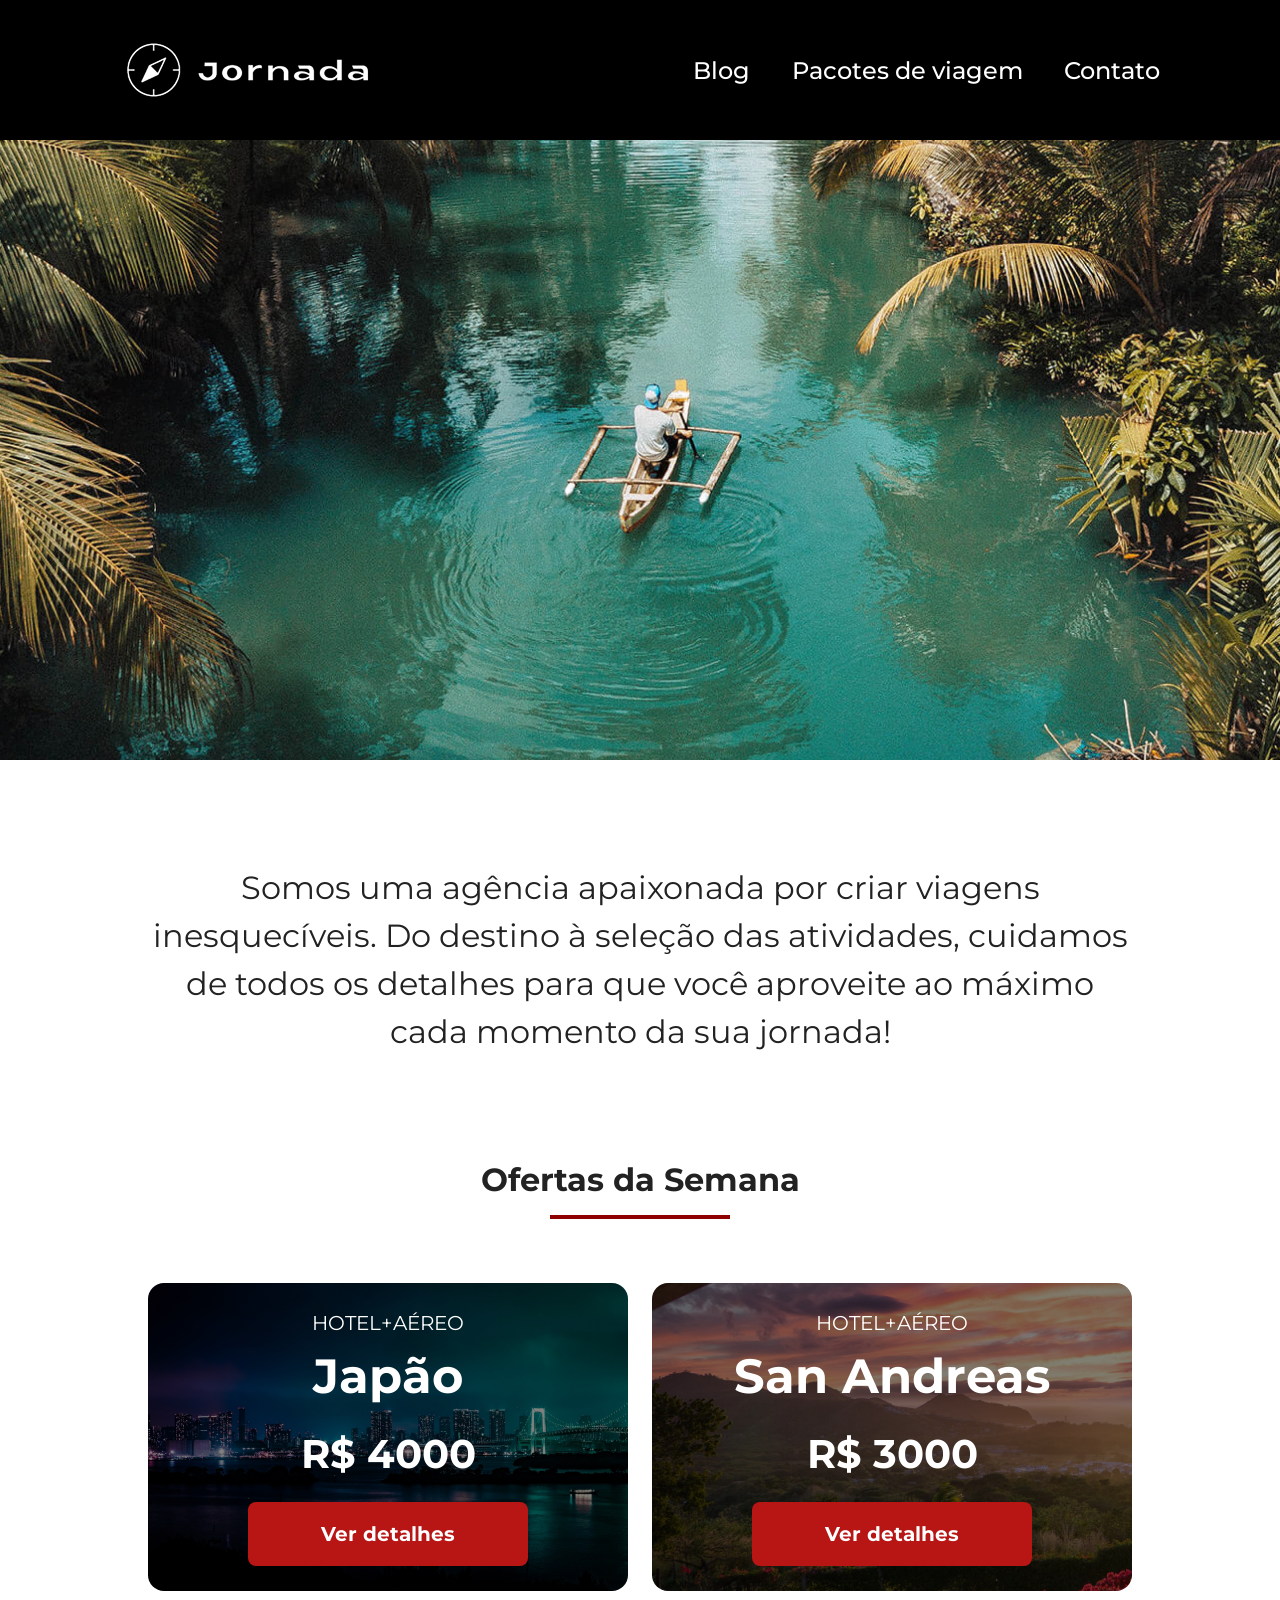
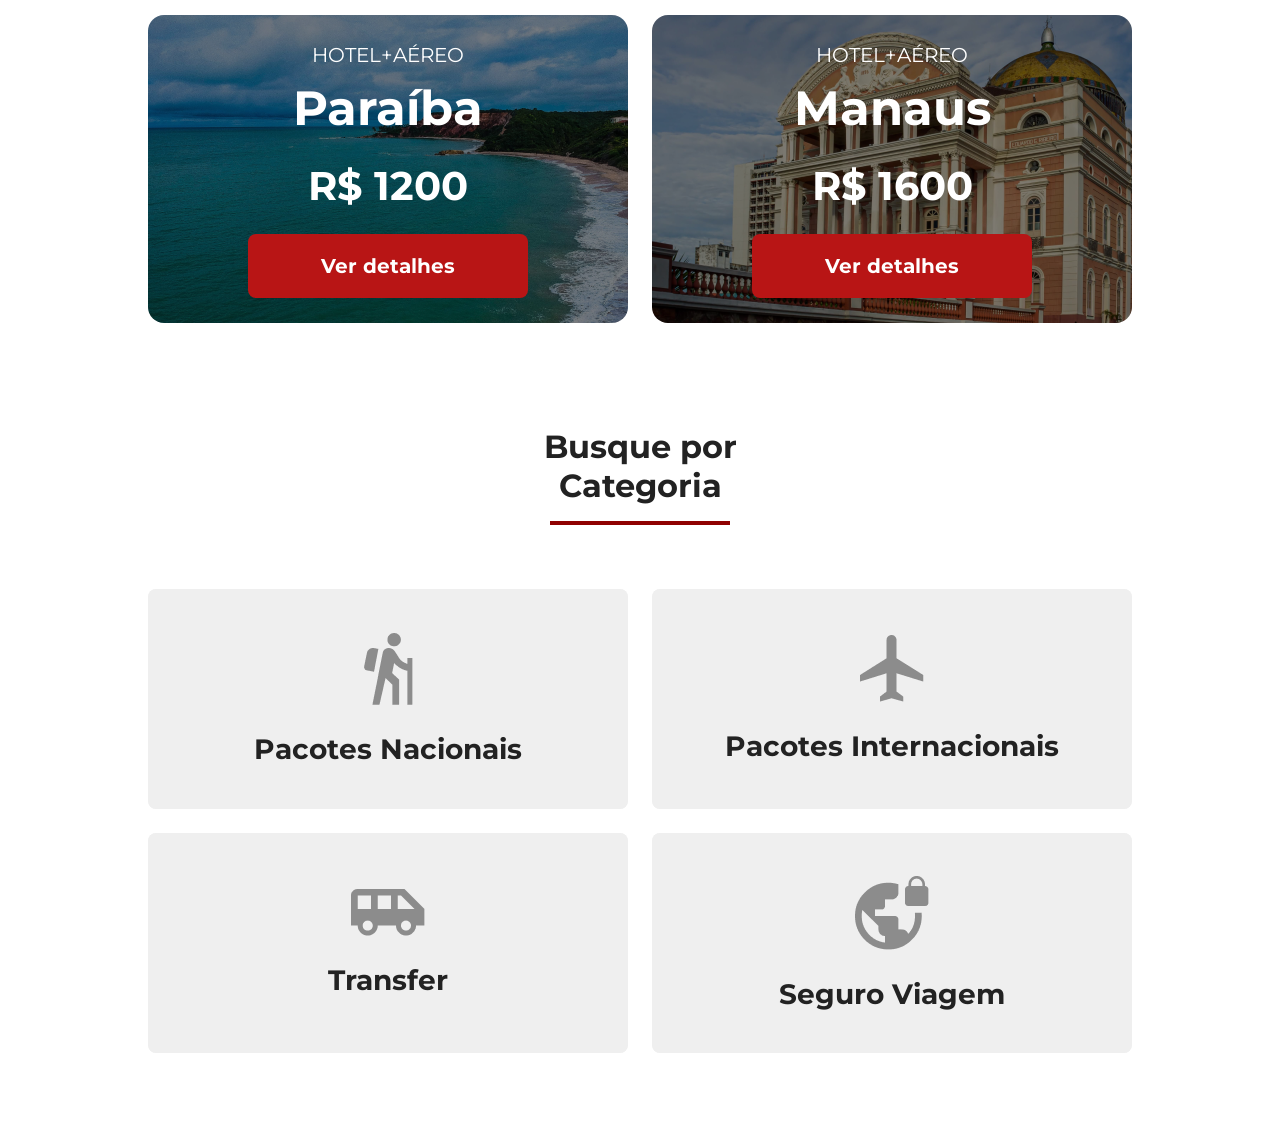
==== index.html @ f13acabb "Finaliza estilo de categories.css e ajusta o estilo global" ====
<!DOCTYPE html>

<html lang="pt-BR">
<head>
    <meta charset="UTF-8">
    <meta name="viewport" content="width=device-width, initial-scale=1.0">
    <meta name="robots" content="index, follow">

    <meta property="og:title" content="Jornada Viagens">
    <meta property="og:description" content="Feche seu pacote de viagens conosco!">
    <meta property="og:image" content="./img/Header_e_rodapes/logo-preto.png">
    <meta property="og:url" content="https://http-figueiredo.github.io/jornada-Viagens/">
    <meta property="og:type" content="Website">

    <meta name="description" content="Gostaria de realizar viagens mas está preocupado(a) com o custo? Venha para o Jornada, seu site de viagens com pacotes completos e com preços acessíveis">
    <link rel="stylesheet" href="css/style.css">
    <link rel="icon" href="favico.png" type="image/png">
    <title>Jornada - Página Principal</title>
</head>
<body>
    <header class="hero-header">
        <a class="logo" href="index.html">
            <img class="img-mobile" src="img/bussula-jornada-branca.png" alt="Bússula da logo Jornada Viagens na cor branca">
            <img class="img-desktop" src="img/Logo-branca.png" alt="Bússula da logo Jornada Viagens na cor branca e texto com nome da marca">
        </a>
        <div class="navigation-menu">
            <label for="menu">
                <img src="img/mobile/menu.png" alt="menu">
            </label>
            <input type="checkbox" name="menu" id="menu" hidden>
            <nav class="navigation-options">
                <ul>
                    <li><a href="./blog.html" target="_self" title="Acessar blog">Blog</a></li>
                    <li><a href="./pacotes.html" target="_self" title="Conferir pacotes">Pacotes de viagem</a></li>
                    <li><a href="./contato.html" target="_self" title="Entrar em contato">Contato</a></li>
                </ul>
            </nav>
        </div>
    </header>
    <section class="hero">
        <div class="img-hero"></div>
        <h2>Somos uma agência apaixonada por criar viagens inesquecíveis. Do destino à seleção das atividades, cuidamos de todos os detalhes para que você aproveite ao máximo cada momento da sua jornada!</h2>
    </section>
    <section class="offers">
        <div class="section-title">
            <h2>Ofertas da Semana</h2>
            <hr/>
        </div>
        <div class="offers-cards">
            <div class="card" id="card-japan">
                <article>
                    <header>
                        <p>HOTEL+AÉREO</p>
                    </header>
                    <main>
                        <h3>Japão <br><span>R$ 4000</span></h3>
                    </main>
                    <footer>
                        <a class="button" href="#" target="_self">Ver detalhes</a>
                    </footer>
                </article>
            </div>
            <div class="card" id="card-sanAndreas">
                <article>
                    <header>
                        <p>HOTEL+AÉREO</p>
                    </header>
                    <main>
                        <h3>San Andreas <br><span>R$ 3000</span></h3>
                    </main>
                    <footer>
                        <a class="button" href="#" target="_self">Ver detalhes</a>
                    </footer>
                </article>
            </div>
            <div class="card" id="card-paraiba">
                <article>
                    <header>
                        <p>HOTEL+AÉREO</p>
                    </header>
                    <main>
                        <h3>Paraíba <br><span>R$ 1200</span></h3>
                    </main>
                    <footer>
                        <a class="button" href="#" target="_self">Ver detalhes</a>
                    </footer>
                </article>
            </div>
            <div class="card" id="card-manaus">
                <article>
                    <header>
                        <p>HOTEL+AÉREO</p>
                    </header>
                    <main>
                        <h3>Manaus <br><span>R$ 1600</span></h3>
                    </main>
                    <footer>
                        <a class="button" href="#" target="_self">Ver detalhes</a>
                    </footer>
                </article>
            </div>
        </div>
    </section>
    <section class="categories">
        <div class="section-title">
            <h2>Busque por<br>Categoria</h2>
            <hr/>
        </div>
        <div class="categories-search">
            <div class="search-by">
                <a href="#">
                    <button>
                        <img src="img/icone-pacotes-nacionais.png" alt="icone dehomem aventureiro andando com uma bengala de trilha">
                        <h3>Pacotes Nacionais</h3>
                    </button>
                </a>
            </div>
            <div class="search-by">
                <a href="#">    
                    <button>
                        <img src="img/icone-pacotes-interacionais.png" alt="Icone de aviao">
                        <h3>Pacotes Internacionais</h3>
                    </button>
                </a>
            </div>
            <div class="search-by">
                <a href="#">
                    <button>
                        <img src="img/icone-transfer.png">
                        <h3>Transfer</h3>
                    </button>
                </a>
            </div>
            <div class="search-by">
                <a  href="#">
                    <button>
                        <img src="img/icone-seguro-viagem.png">
                        <h3>Seguro Viagem</h3>
                    </button>
                </a>
            </div>
        </div>
    </section>
    <footer>

    </footer>
</body>
</html>
---- css/style.css ----
@import url(global.css);
@import url(header.css);
@import url(hero.css);
@import url(offers.css);
@import url(categorias.css);
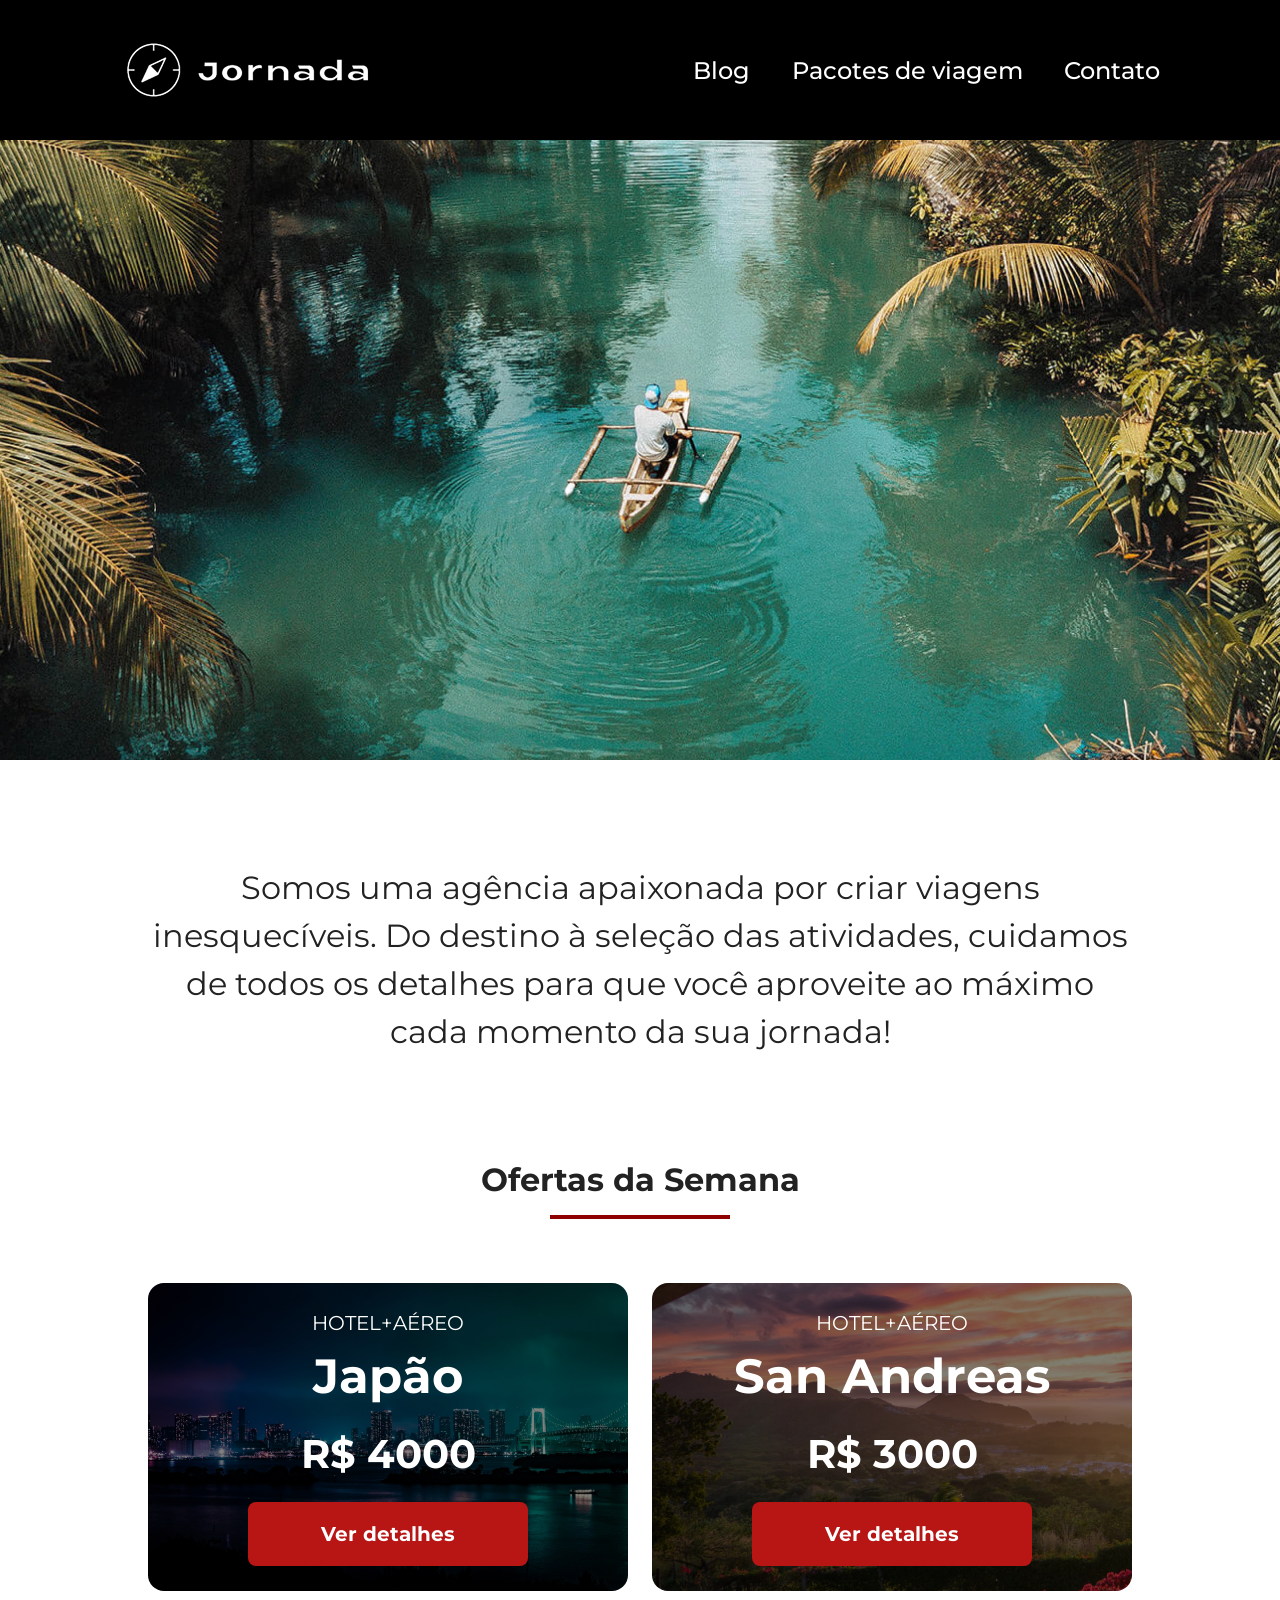
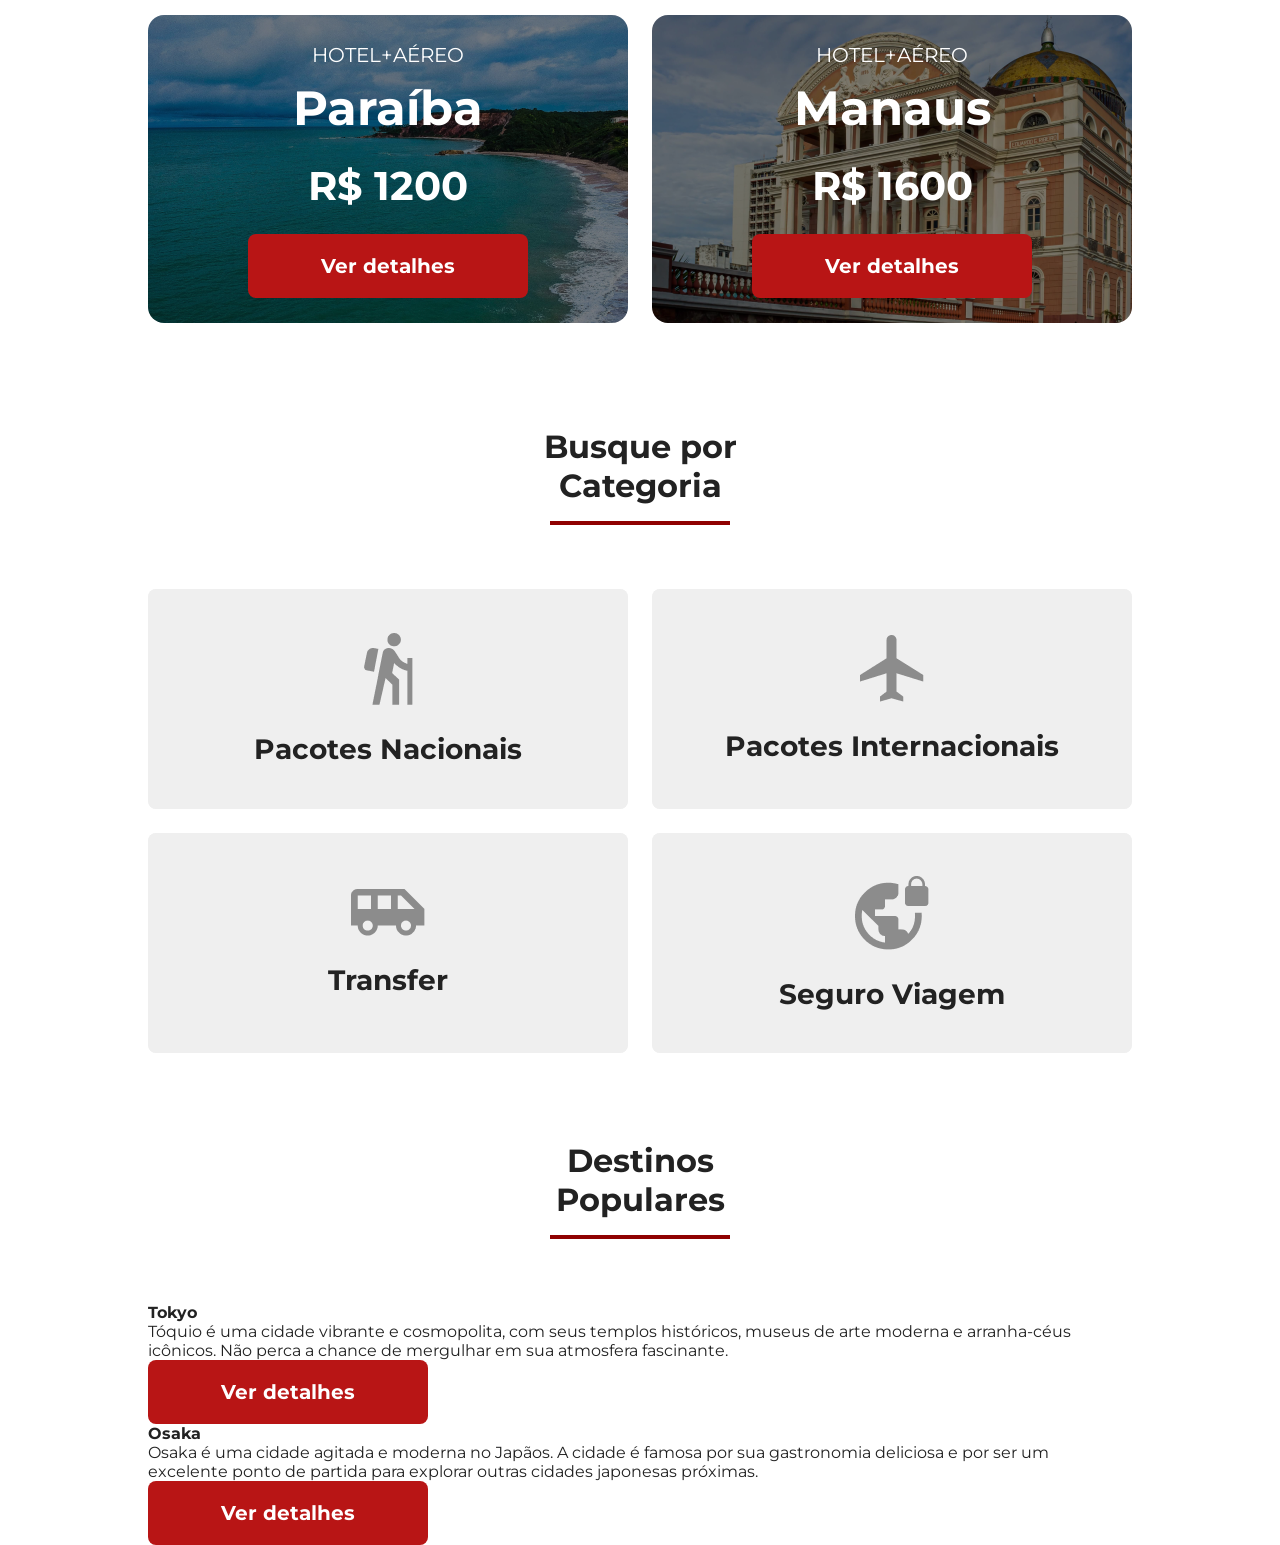
==== commit d746042b: "Baixa assets, constroi o HTML da secao destinos populares e cria arquivo css" ====
--- a/index.html
+++ b/index.html
@@ -141,6 +141,37 @@
             </div>
         </div>
     </section>
+    <section class="popular-destinations">
+        <div class="section-title">
+            <h2>Destinos<br>Populares</h2>
+            <hr/>
+        </div>
+        <div class="destination-img">
+
+        </div>
+        <article>
+            <header>
+                <h4>Tokyo</h4>
+            </header>
+            <main>
+                <p>Tóquio é uma cidade vibrante e cosmopolita, com seus templos históricos, museus de arte moderna e arranha-céus icônicos. Não perca a chance de mergulhar em sua atmosfera fascinante.</p>
+            </main>
+            <footer>
+                <a class="button" href="#" target="_self">Ver detalhes</a>
+            </footer>
+        </article>
+        <article>
+            <header>
+                <h4>Osaka</h4>
+            </header>
+            <main>
+                <p>Osaka é uma cidade agitada e moderna no Japãos. A cidade é famosa por sua gastronomia deliciosa e por ser um excelente ponto de partida para explorar outras cidades japonesas próximas.</p>
+            </main>
+            <footer>
+                <a class="button" href="#" target="_self">Ver detalhes</a>
+            </footer>
+        </article>
+    </section>
     <footer>
 
     </footer>
--- a/css/style.css
+++ b/css/style.css
@@ -2,4 +2,5 @@
 @import url(header.css);
 @import url(hero.css);
 @import url(offers.css);
-@import url(categorias.css);+@import url(categories.css);
+@import url(destinations.css);
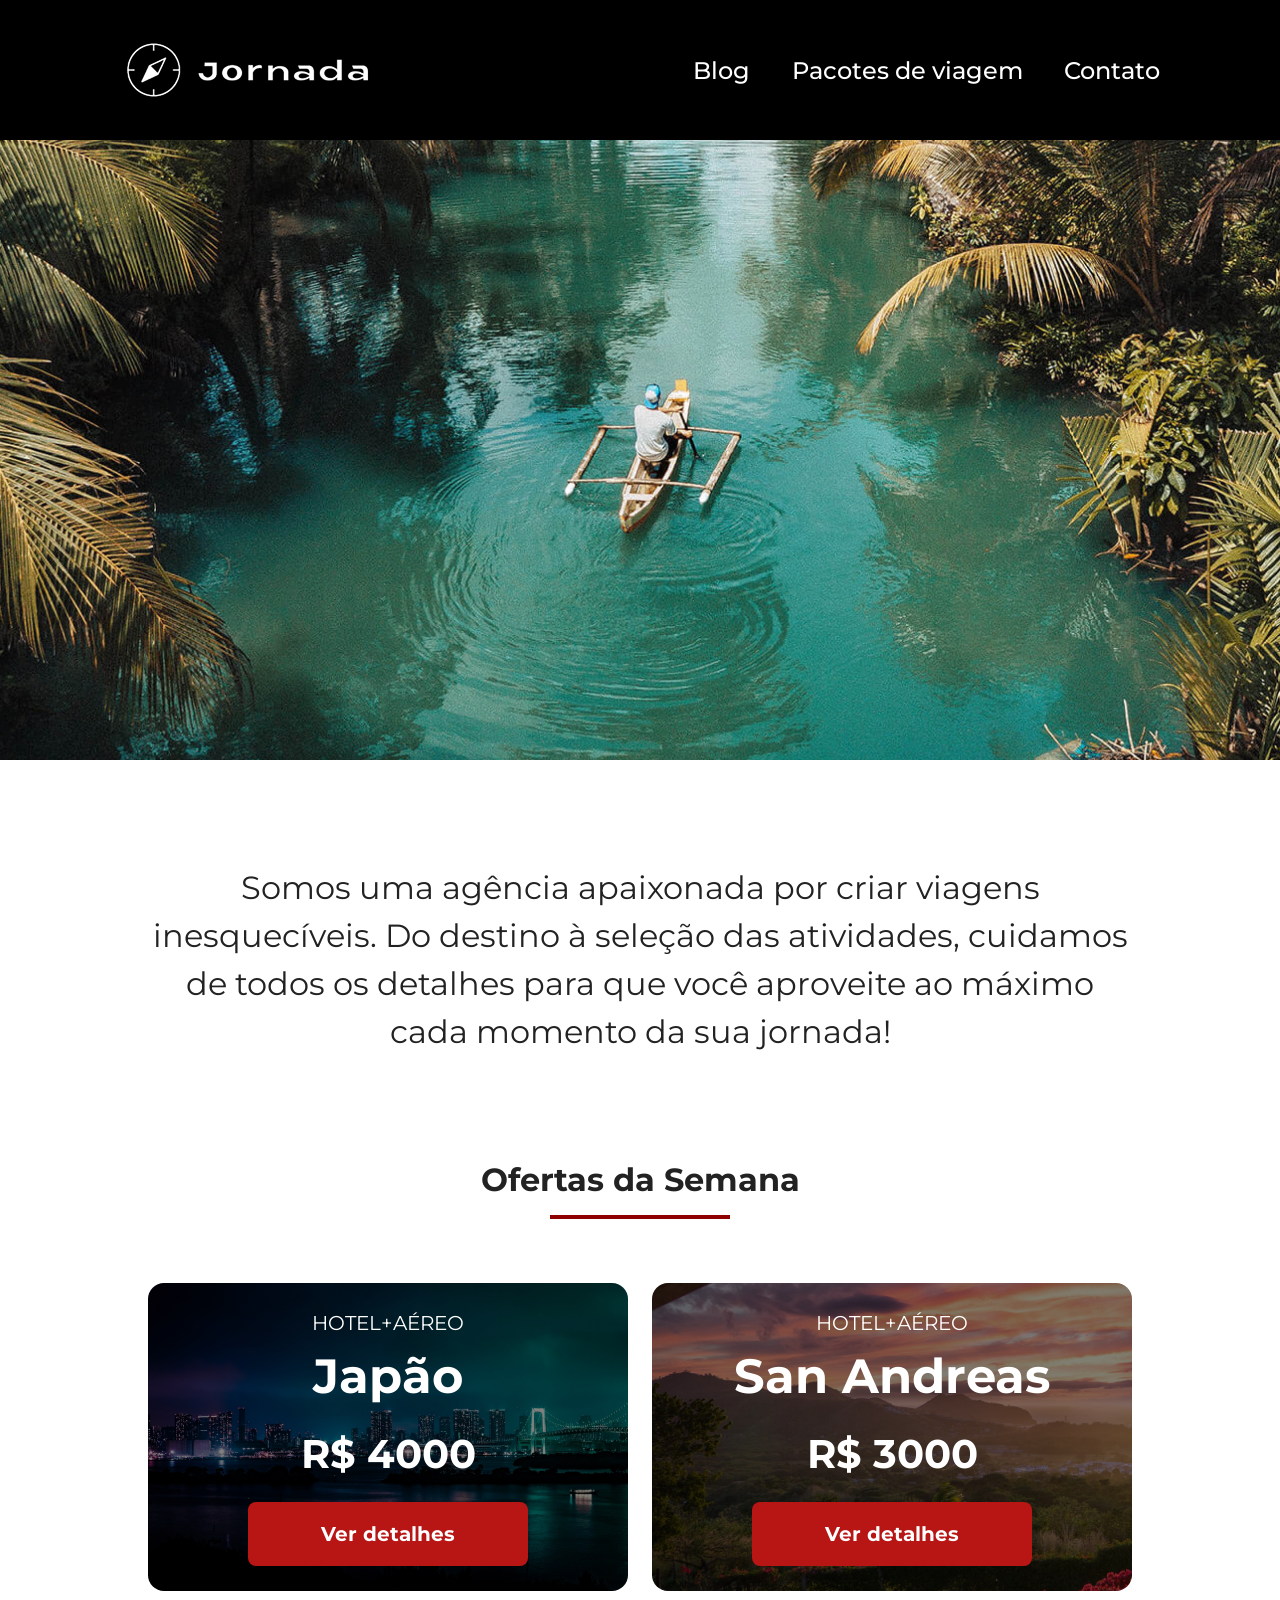
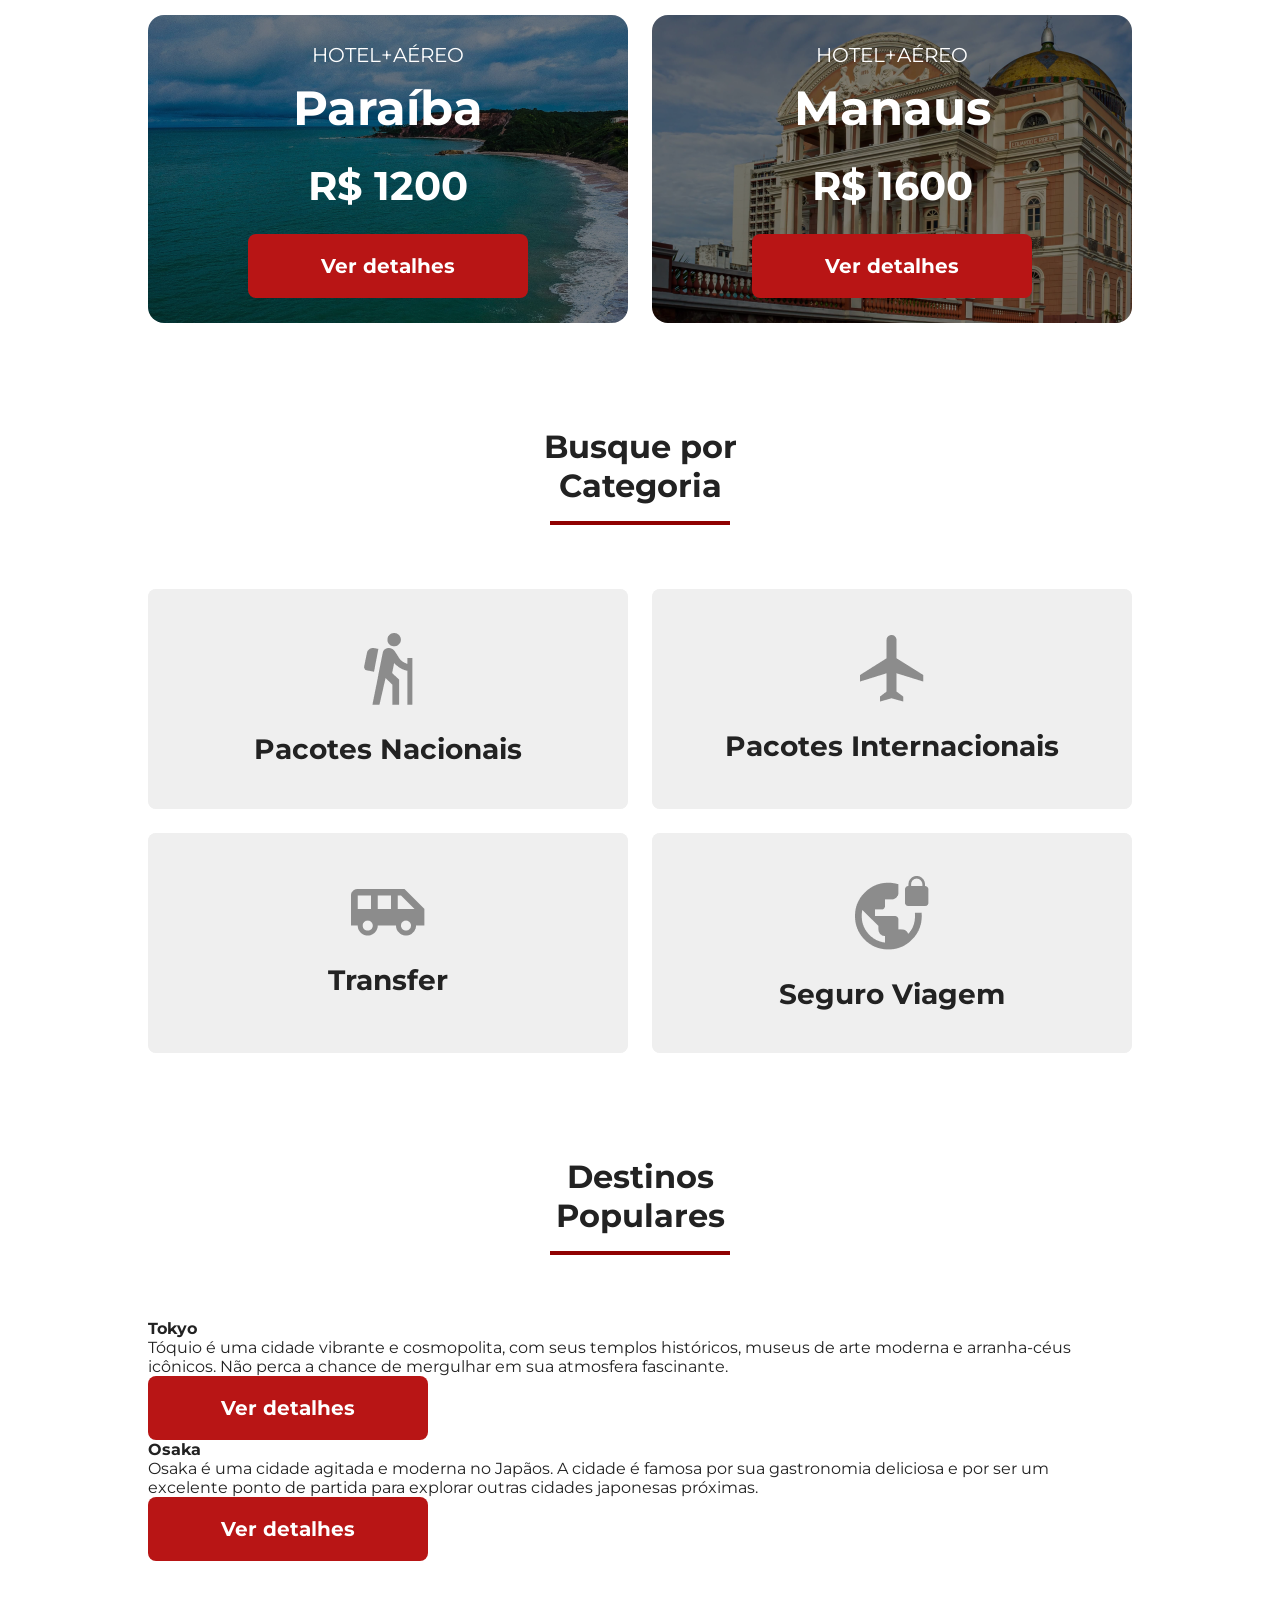
==== commit 48bec9ef: "Reformula margin-bottom de cada secao para ser global" ====
--- a/index.html
+++ b/index.html
@@ -146,31 +146,34 @@
             <h2>Destinos<br>Populares</h2>
             <hr/>
         </div>
-        <div class="destination-img">
-
+        <div class="destination">
+            <div class="destination-img" id="destination-img-tokyo"></div>
+            <article>
+                <header>
+                    <h4>Tokyo</h4>
+                </header>
+                <main>
+                    <p>Tóquio é uma cidade vibrante e cosmopolita, com seus templos históricos, museus de arte moderna e arranha-céus icônicos. Não perca a chance de mergulhar em sua atmosfera fascinante.</p>
+                </main>
+                <footer>
+                    <a class="button" href="#" target="_self">Ver detalhes</a>
+                </footer>
+            </article>
         </div>
-        <article>
-            <header>
-                <h4>Tokyo</h4>
-            </header>
-            <main>
-                <p>Tóquio é uma cidade vibrante e cosmopolita, com seus templos históricos, museus de arte moderna e arranha-céus icônicos. Não perca a chance de mergulhar em sua atmosfera fascinante.</p>
-            </main>
-            <footer>
-                <a class="button" href="#" target="_self">Ver detalhes</a>
-            </footer>
-        </article>
-        <article>
-            <header>
-                <h4>Osaka</h4>
-            </header>
-            <main>
-                <p>Osaka é uma cidade agitada e moderna no Japãos. A cidade é famosa por sua gastronomia deliciosa e por ser um excelente ponto de partida para explorar outras cidades japonesas próximas.</p>
-            </main>
-            <footer>
-                <a class="button" href="#" target="_self">Ver detalhes</a>
-            </footer>
-        </article>
+        <div class="destination">
+            <div class="destination-img" id="destination-img-osaka"></div>
+            <article>
+                <header>
+                    <h4>Osaka</h4>
+                </header>
+                <main>
+                    <p>Osaka é uma cidade agitada e moderna no Japãos. A cidade é famosa por sua gastronomia deliciosa e por ser um excelente ponto de partida para explorar outras cidades japonesas próximas.</p>
+                </main>
+                <footer>
+                    <a class="button" href="#" target="_self">Ver detalhes</a>
+                </footer>
+            </article>
+        </div>
     </section>
     <footer>
 
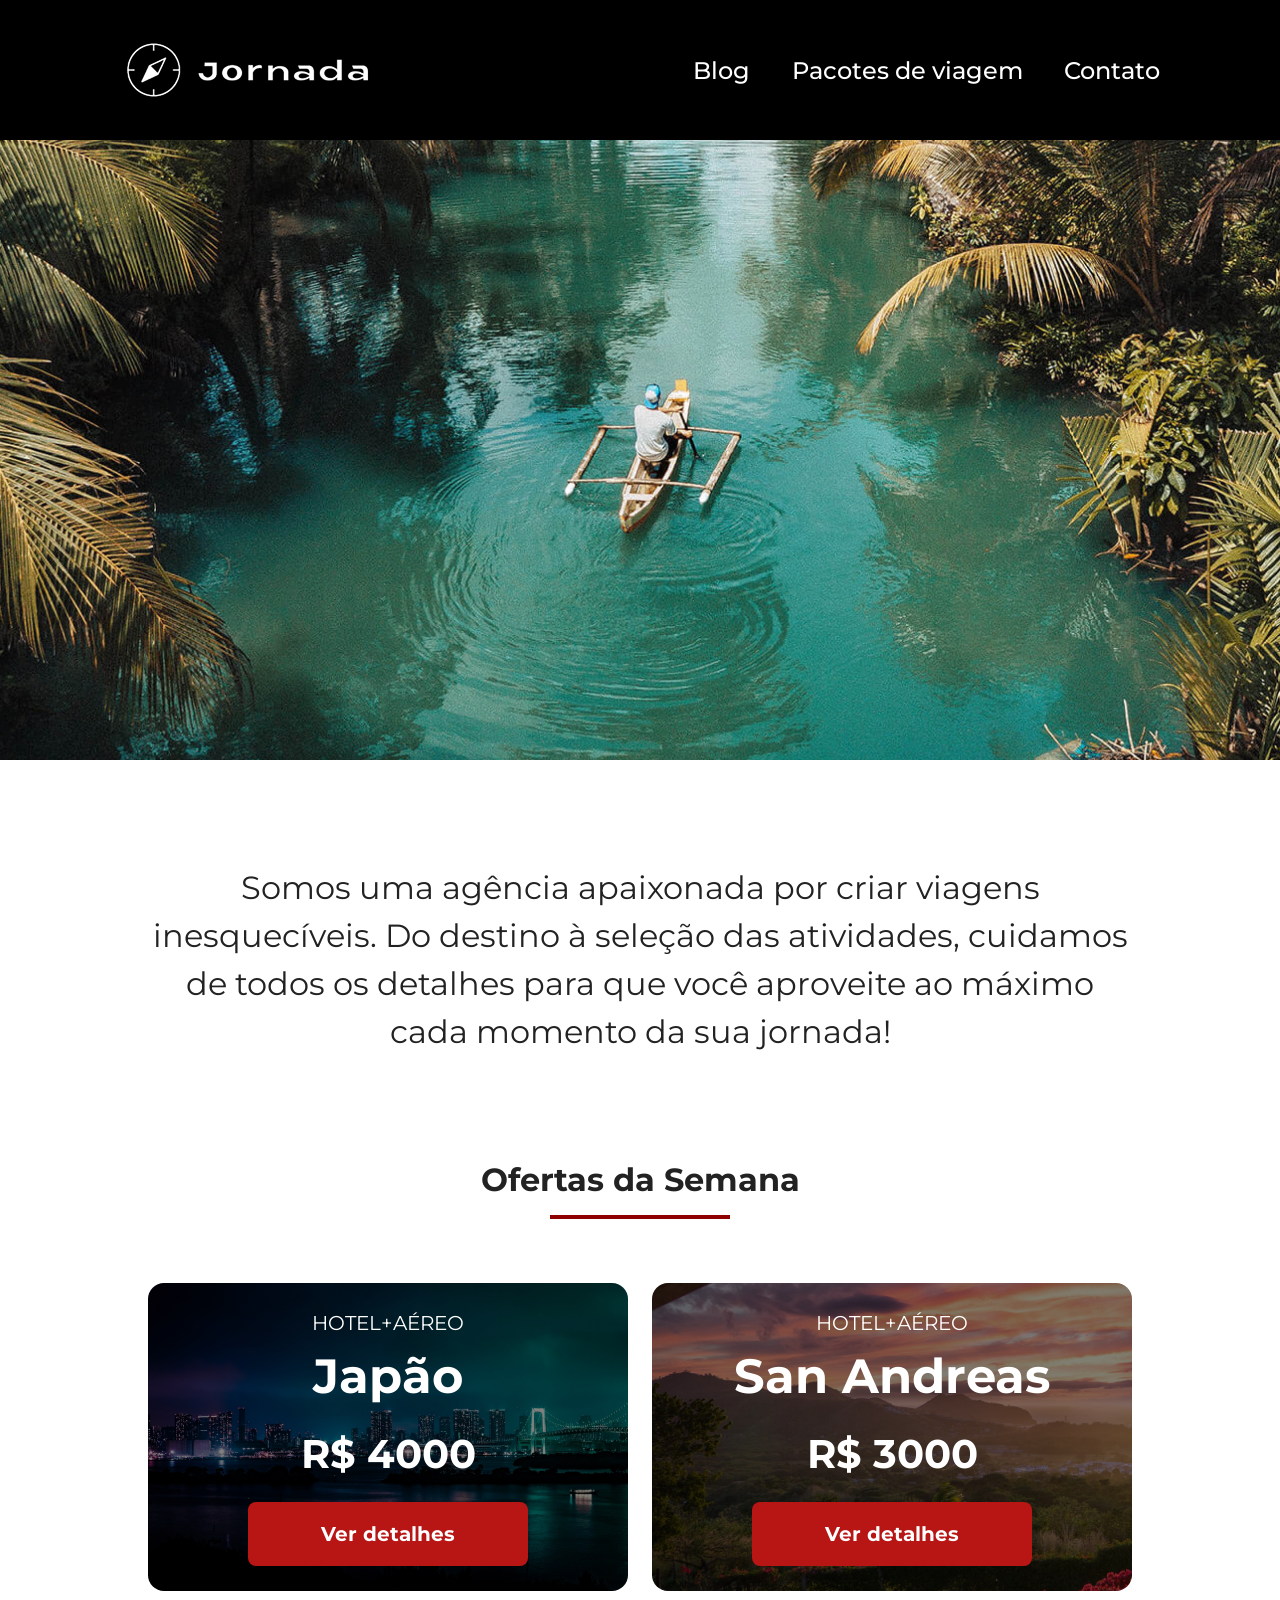
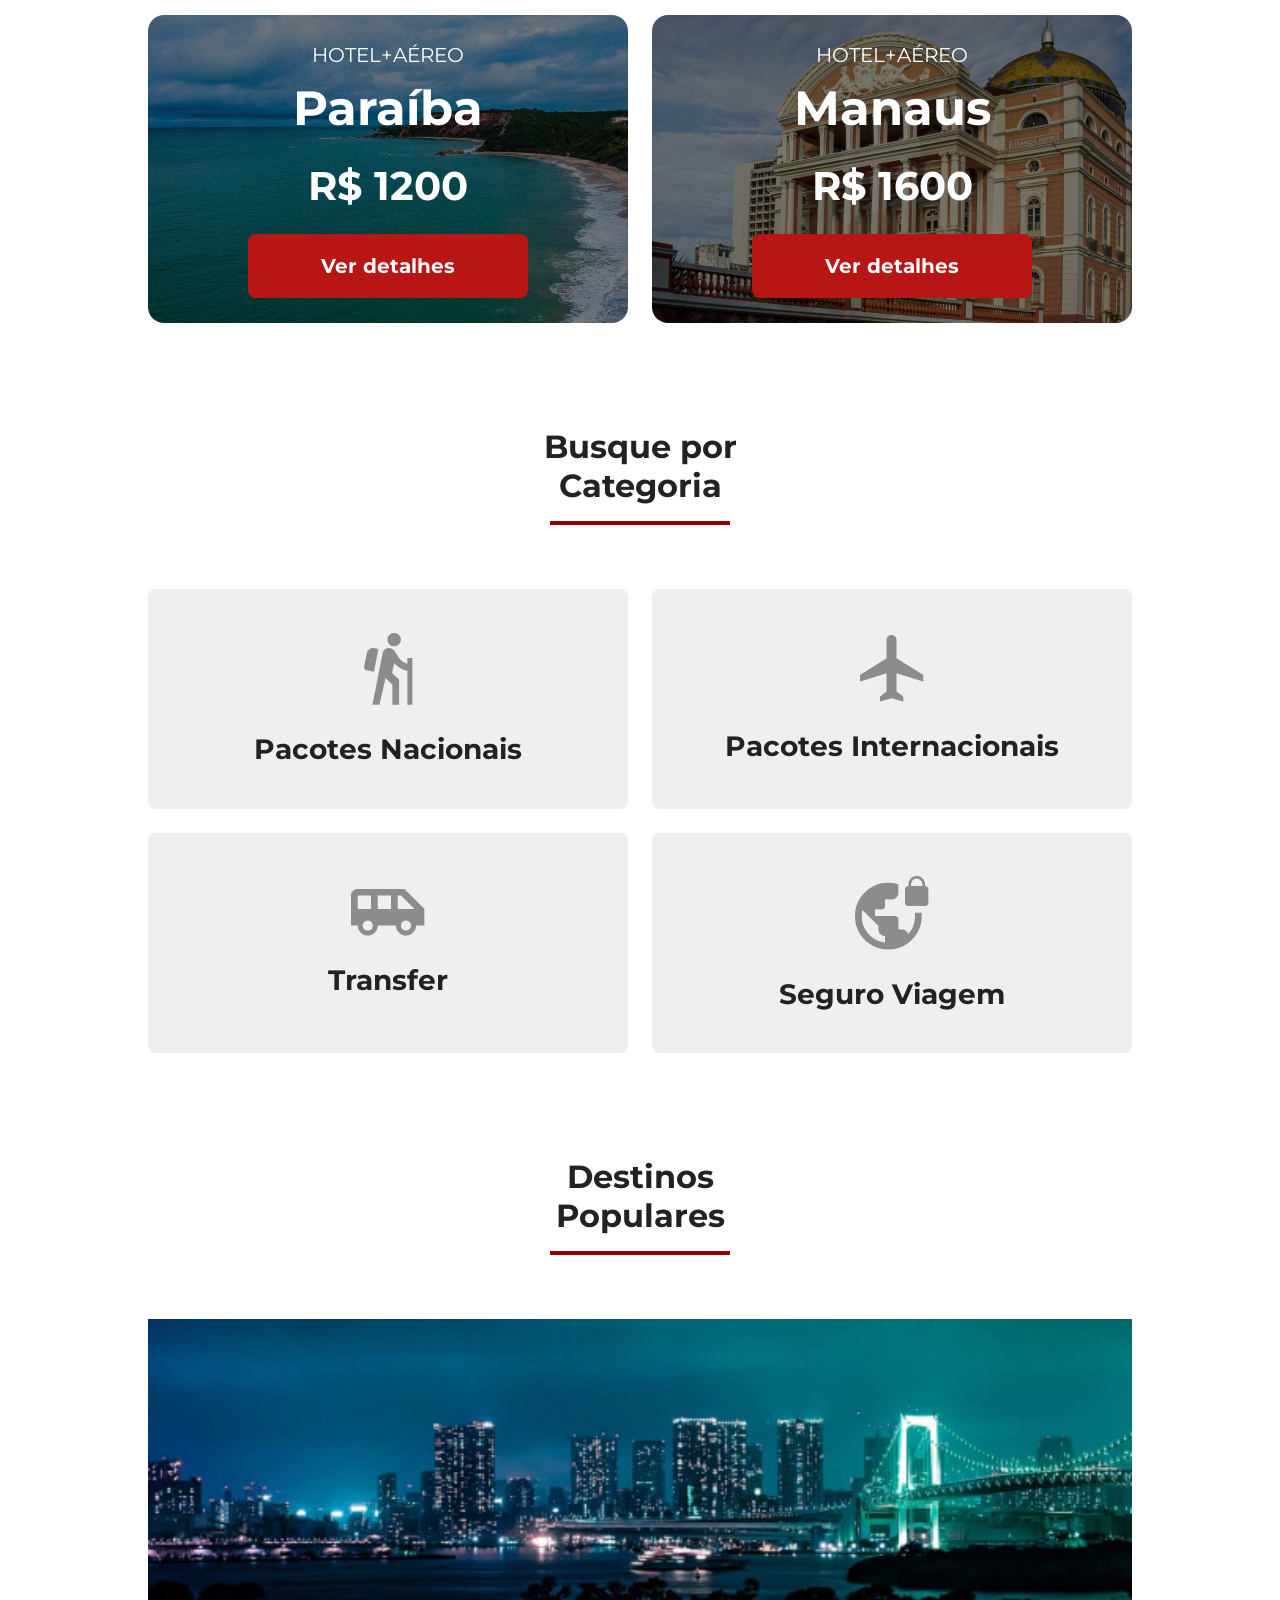
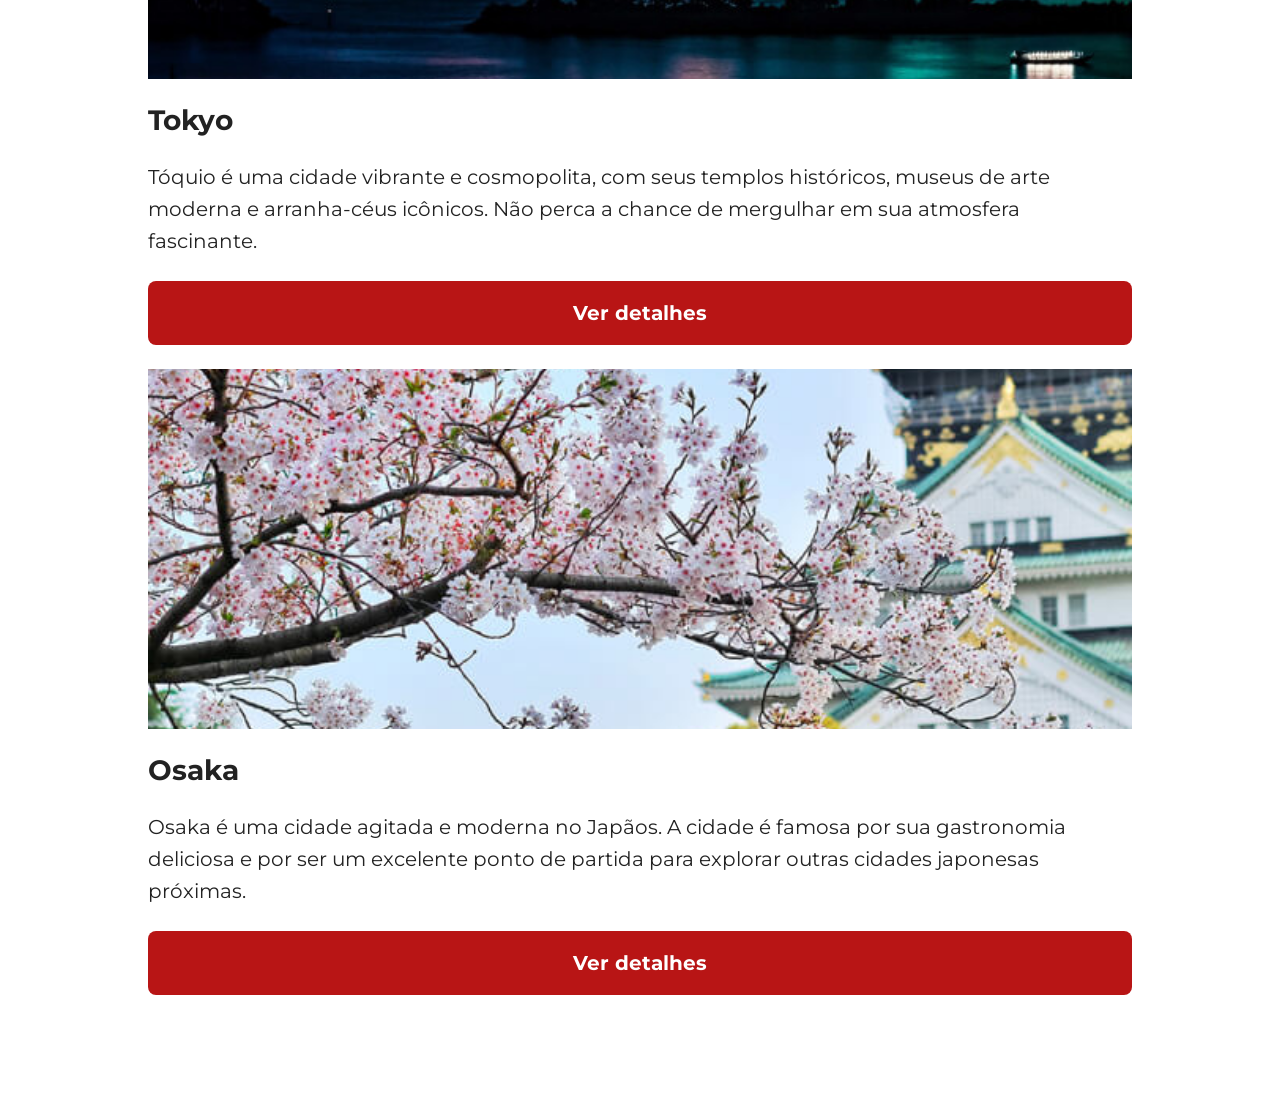
==== commit 0424490e: "Estiliza secao de destinos populares para mobile" ====
--- a/index.html
+++ b/index.html
@@ -146,33 +146,35 @@
             <h2>Destinos<br>Populares</h2>
             <hr/>
         </div>
-        <div class="destination">
-            <div class="destination-img" id="destination-img-tokyo"></div>
-            <article>
-                <header>
-                    <h4>Tokyo</h4>
-                </header>
-                <main>
-                    <p>Tóquio é uma cidade vibrante e cosmopolita, com seus templos históricos, museus de arte moderna e arranha-céus icônicos. Não perca a chance de mergulhar em sua atmosfera fascinante.</p>
-                </main>
-                <footer>
-                    <a class="button" href="#" target="_self">Ver detalhes</a>
-                </footer>
-            </article>
-        </div>
-        <div class="destination">
-            <div class="destination-img" id="destination-img-osaka"></div>
-            <article>
-                <header>
-                    <h4>Osaka</h4>
-                </header>
-                <main>
-                    <p>Osaka é uma cidade agitada e moderna no Japãos. A cidade é famosa por sua gastronomia deliciosa e por ser um excelente ponto de partida para explorar outras cidades japonesas próximas.</p>
-                </main>
-                <footer>
-                    <a class="button" href="#" target="_self">Ver detalhes</a>
-                </footer>
-            </article>
+        <div class="destinations">
+            <div class="destinations-cards">
+                <div class="destination-img" id="destination-img-tokyo"></div>
+                <article>
+                    <header>
+                        <h4>Tokyo</h4>
+                    </header>
+                    <main>
+                        <p>Tóquio é uma cidade vibrante e cosmopolita, com seus templos históricos, museus de arte moderna e arranha-céus icônicos. Não perca a chance de mergulhar em sua atmosfera fascinante.</p>
+                    </main>
+                    <footer>
+                        <a class="button" href="#" target="_self">Ver detalhes</a>
+                    </footer>
+                </article>
+            </div>
+            <div class="destinations-cards">
+                <div class="destination-img" id="destination-img-osaka"></div>
+                <article>
+                    <header>
+                        <h4>Osaka</h4>
+                    </header>
+                    <main>
+                        <p>Osaka é uma cidade agitada e moderna no Japãos. A cidade é famosa por sua gastronomia deliciosa e por ser um excelente ponto de partida para explorar outras cidades japonesas próximas.</p>
+                    </main>
+                    <footer>
+                        <a class="button" href="#" target="_self">Ver detalhes</a>
+                    </footer>
+                </article>
+            </div>
         </div>
     </section>
     <footer>
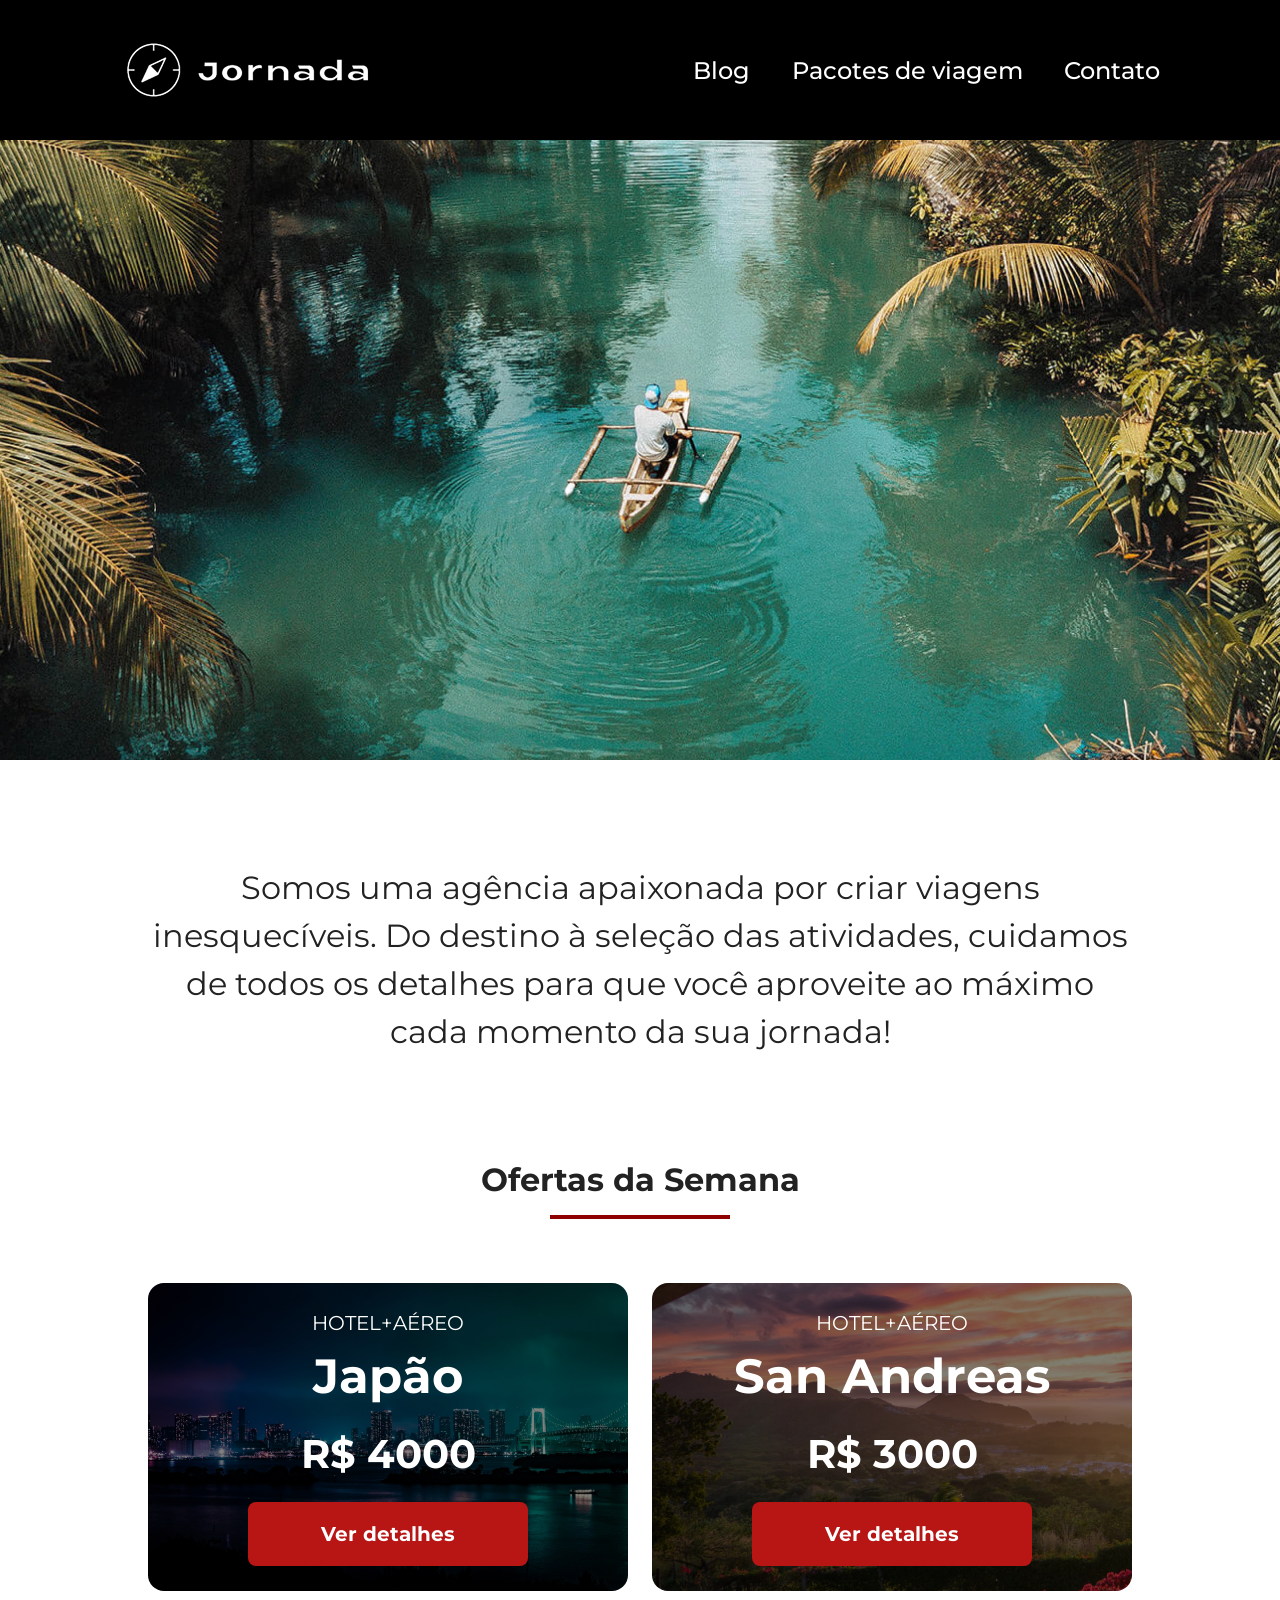
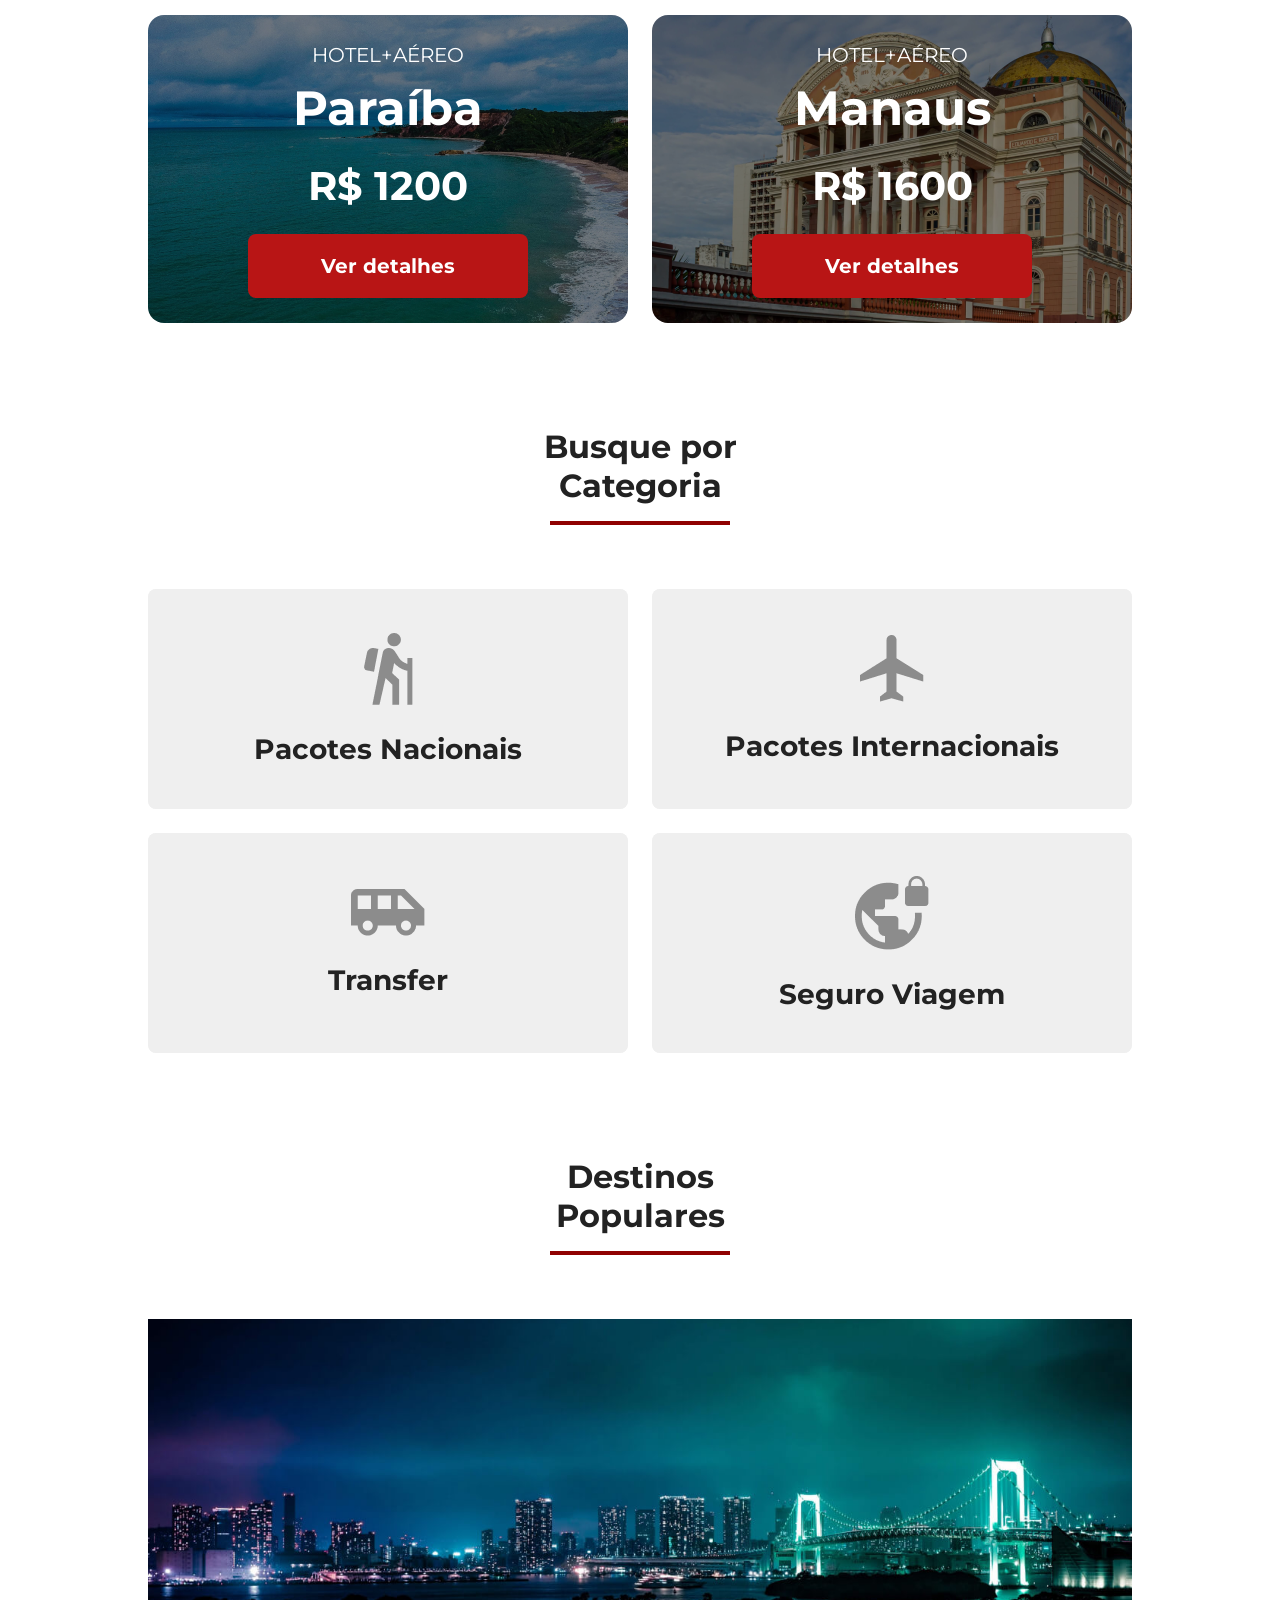
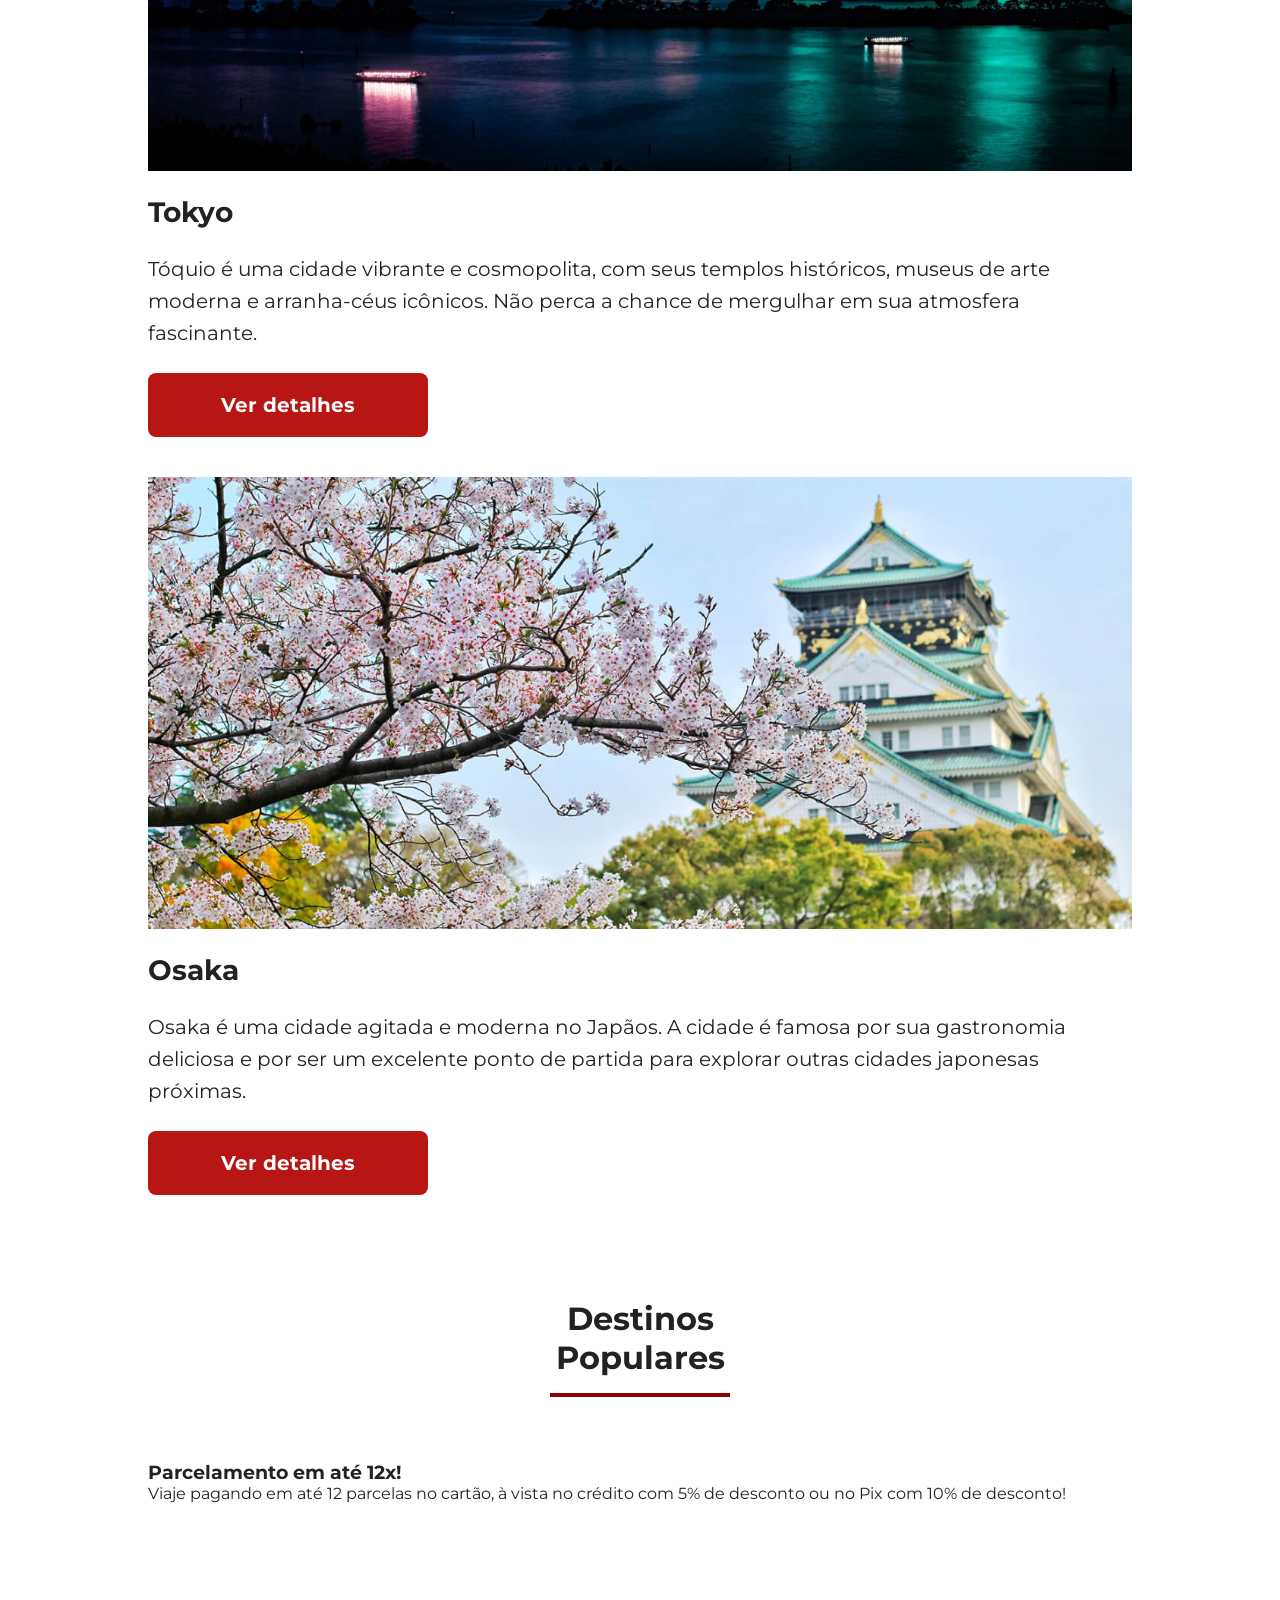
==== commit 03e359b8: "Adiciona assets e estrutura HTML" ====
--- a/index.html
+++ b/index.html
@@ -151,7 +151,7 @@
                 <div class="destination-img" id="destination-img-tokyo"></div>
                 <article>
                     <header>
-                        <h4>Tokyo</h4>
+                        <h3>Tokyo</h3>
                     </header>
                     <main>
                         <p>Tóquio é uma cidade vibrante e cosmopolita, com seus templos históricos, museus de arte moderna e arranha-céus icônicos. Não perca a chance de mergulhar em sua atmosfera fascinante.</p>
@@ -165,7 +165,7 @@
                 <div class="destination-img" id="destination-img-osaka"></div>
                 <article>
                     <header>
-                        <h4>Osaka</h4>
+                        <h3>Osaka</h3>
                     </header>
                     <main>
                         <p>Osaka é uma cidade agitada e moderna no Japãos. A cidade é famosa por sua gastronomia deliciosa e por ser um excelente ponto de partida para explorar outras cidades japonesas próximas.</p>
@@ -174,6 +174,23 @@
                         <a class="button" href="#" target="_self">Ver detalhes</a>
                     </footer>
                 </article>
+            </div>
+        </div>
+    </section>
+    <section class="payments">
+        <div class="section-title">
+            <h2>Destinos<br>Populares</h2>
+            <hr/>
+        </div>
+        <div class="payments-content">
+            <div class="payments-content-text">
+                <h3>Parcelamento em até 12x!</h3>
+                <p>Viaje pagando em até 12 parcelas no cartão, à vista no crédito com 5% de desconto ou no Pix com 10% de desconto!</p>
+            </div>
+            <div class="payments-content-imgs">
+                <div id="payments-img-suitcases"></div>
+                <div id="payments-img-passports"></div>
+                <div id="payments-img-goldenGate"></div>
             </div>
         </div>
     </section>
--- a/css/style.css
+++ b/css/style.css
@@ -3,4 +3,5 @@
 @import url(hero.css);
 @import url(offers.css);
 @import url(categories.css);
-@import url(destinations.css);+@import url(destinations.css);
+@import url(payments.css);
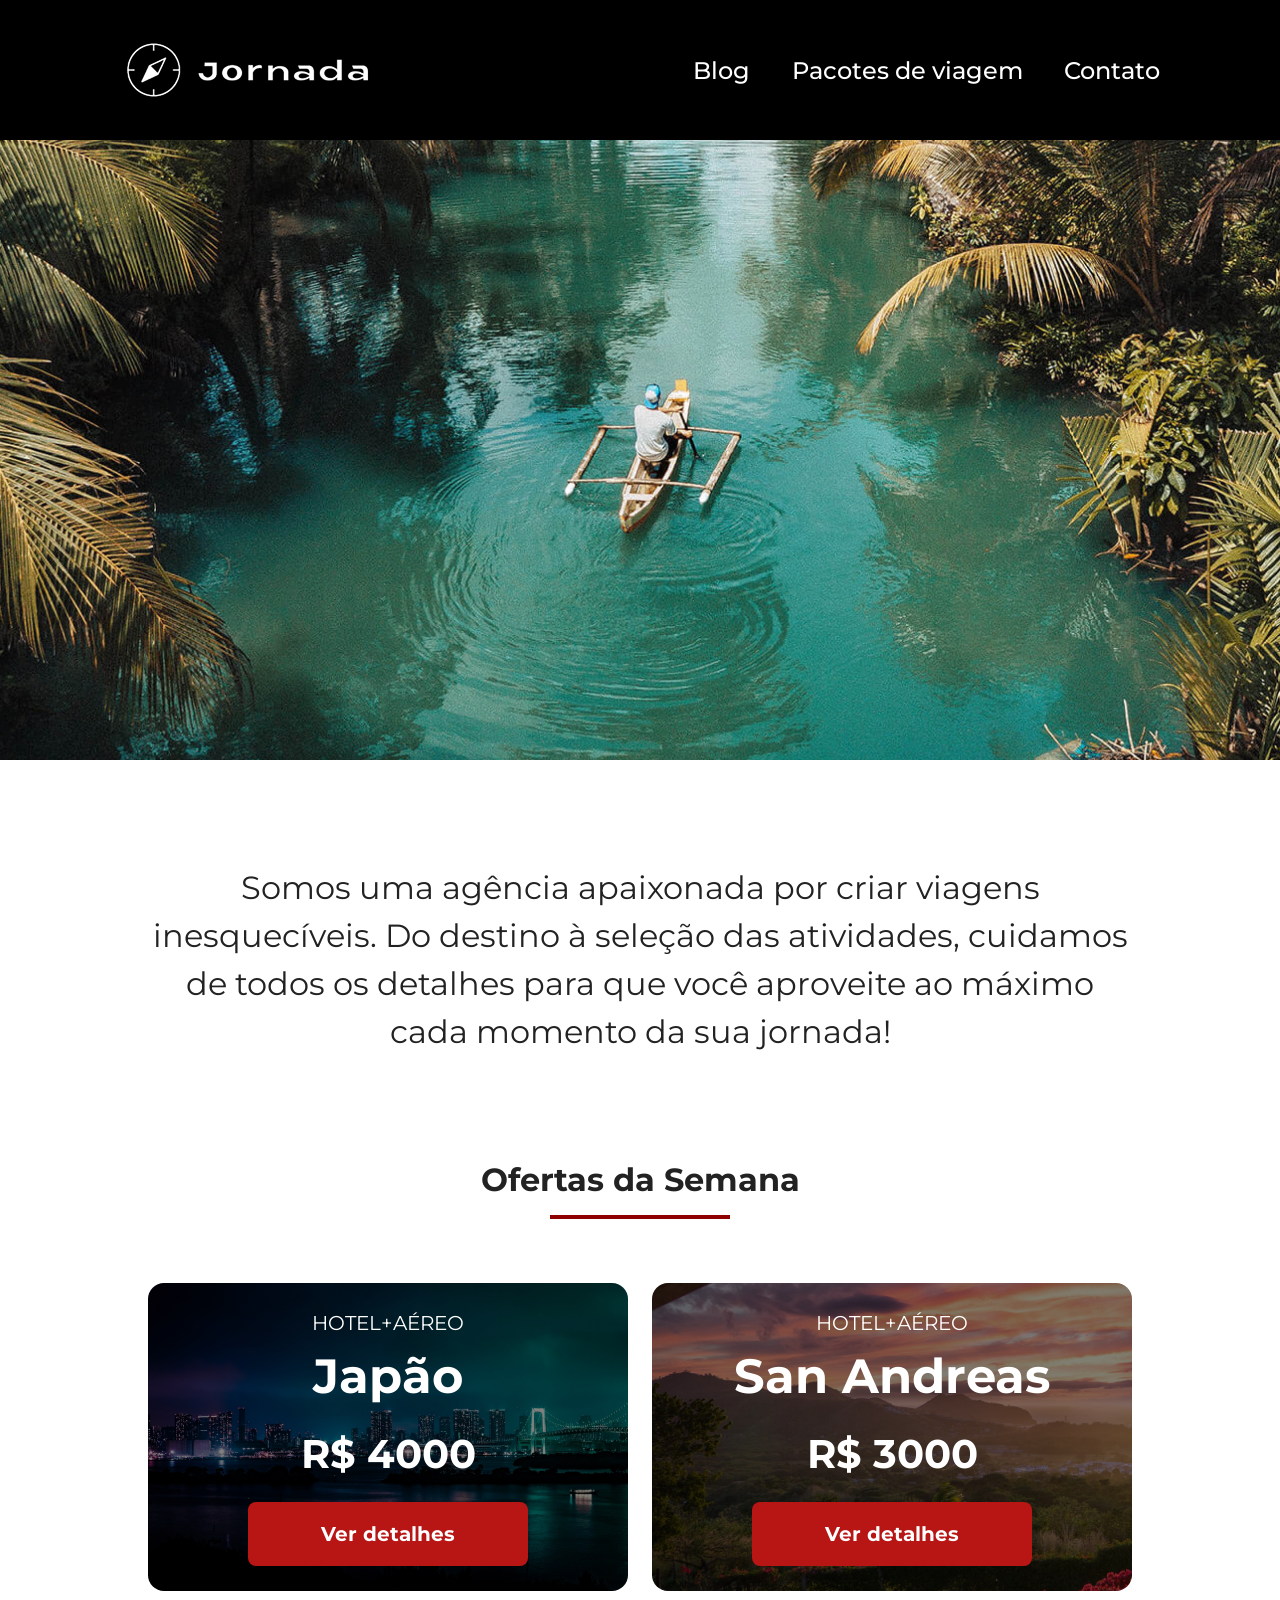
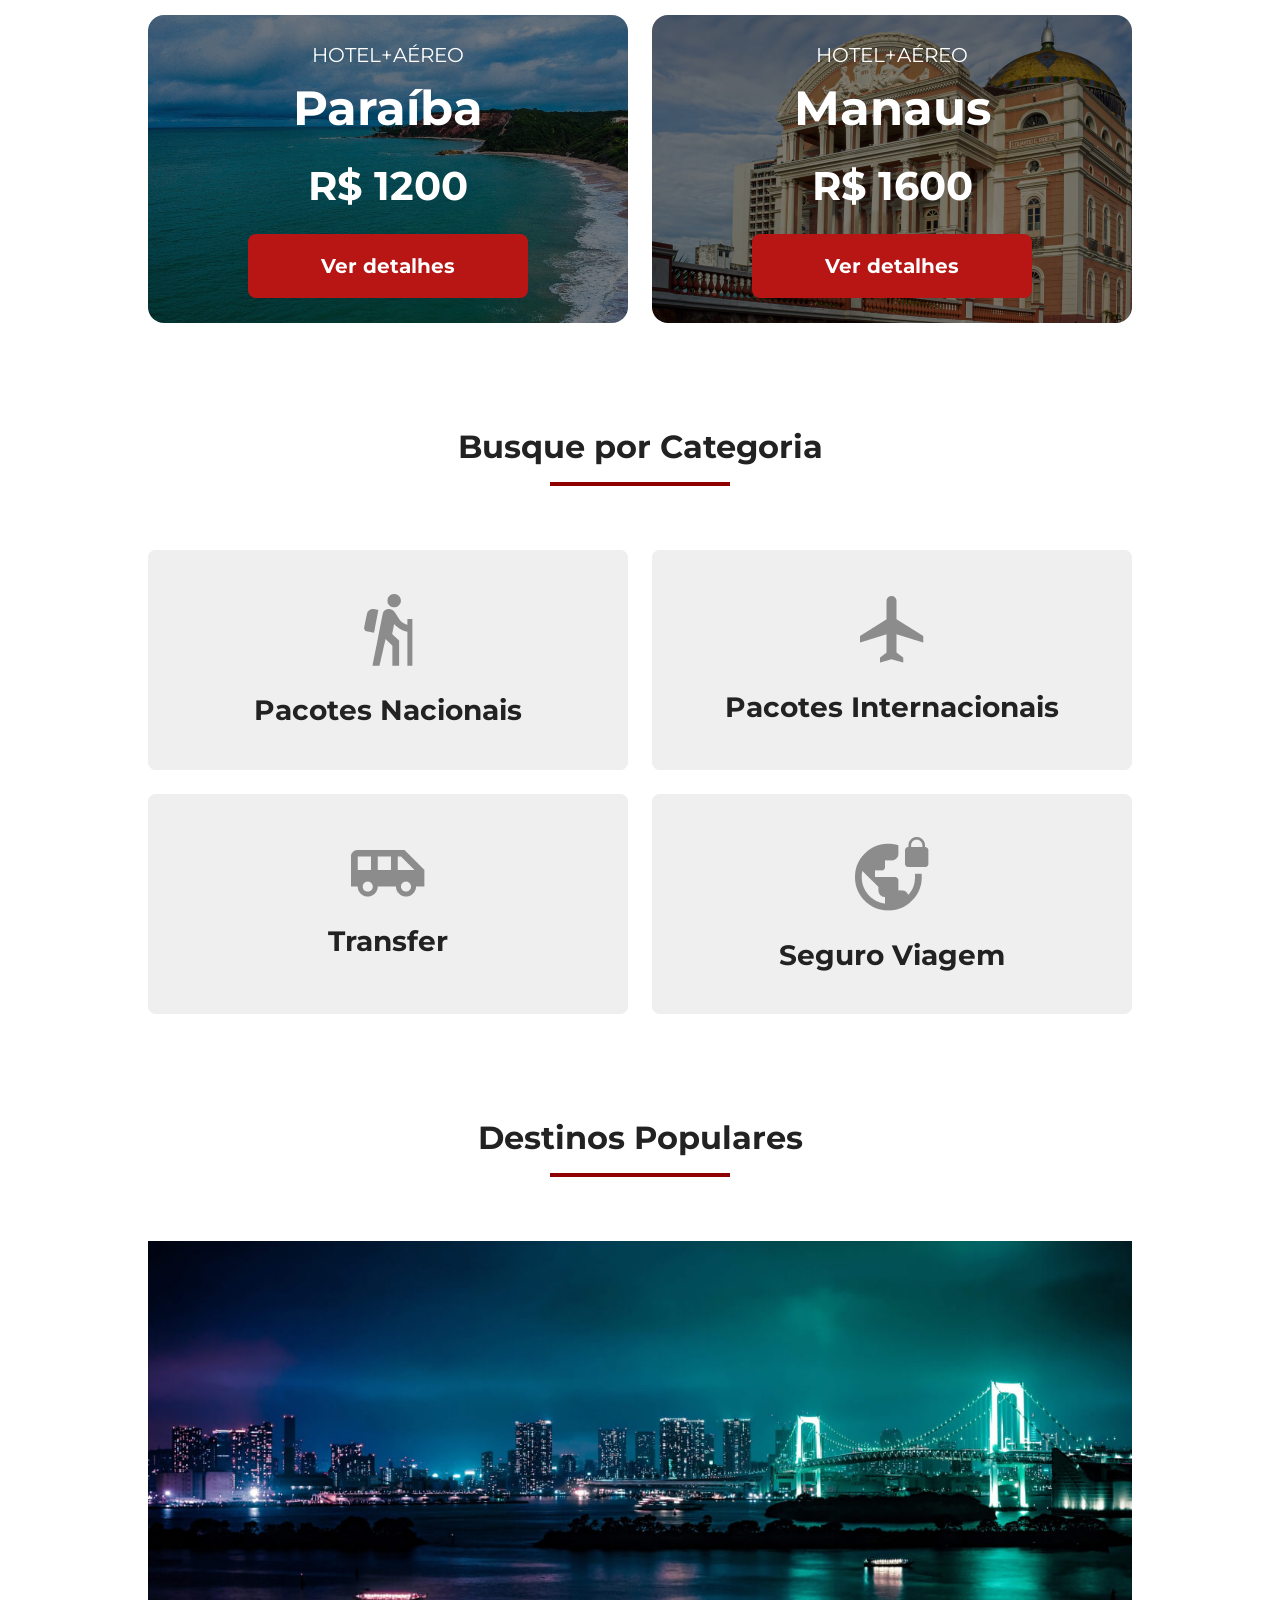
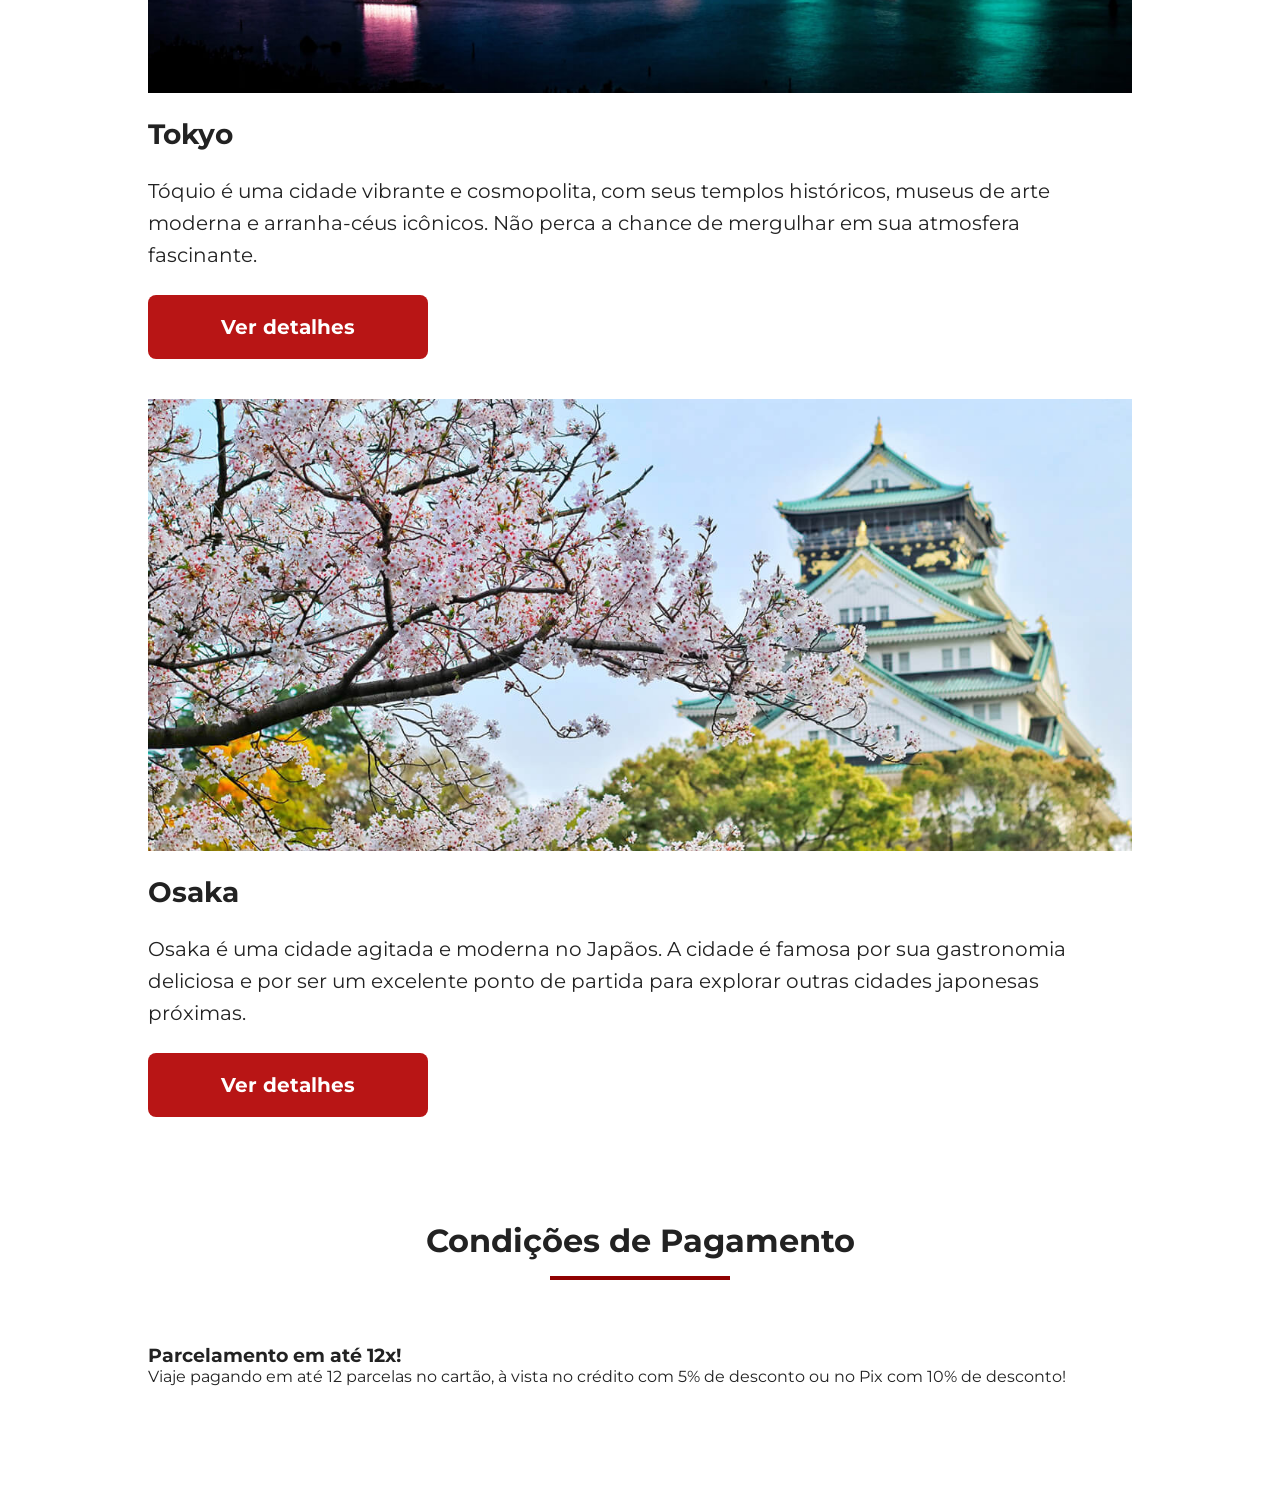
==== commit 89004b1f: "Arummar o titulo das sessoes" ====
--- a/index.html
+++ b/index.html
@@ -53,7 +53,7 @@
                         <p>HOTEL+AÉREO</p>
                     </header>
                     <main>
-                        <h3>Japão <br><span>R$ 4000</span></h3>
+                        <h3>Japão<br><span>R$ 4000</span></h3>
                     </main>
                     <footer>
                         <a class="button" href="#" target="_self">Ver detalhes</a>
@@ -66,7 +66,7 @@
                         <p>HOTEL+AÉREO</p>
                     </header>
                     <main>
-                        <h3>San Andreas <br><span>R$ 3000</span></h3>
+                        <h3>San Andreas<br><span>R$ 3000</span></h3>
                     </main>
                     <footer>
                         <a class="button" href="#" target="_self">Ver detalhes</a>
@@ -79,7 +79,7 @@
                         <p>HOTEL+AÉREO</p>
                     </header>
                     <main>
-                        <h3>Paraíba <br><span>R$ 1200</span></h3>
+                        <h3>Paraíba<br><span>R$ 1200</span></h3>
                     </main>
                     <footer>
                         <a class="button" href="#" target="_self">Ver detalhes</a>
@@ -92,7 +92,7 @@
                         <p>HOTEL+AÉREO</p>
                     </header>
                     <main>
-                        <h3>Manaus <br><span>R$ 1600</span></h3>
+                        <h3>Manaus<br><span>R$ 1600</span></h3>
                     </main>
                     <footer>
                         <a class="button" href="#" target="_self">Ver detalhes</a>
@@ -103,7 +103,7 @@
     </section>
     <section class="categories">
         <div class="section-title">
-            <h2>Busque por<br>Categoria</h2>
+            <h2>Busque por Categoria</h2>
             <hr/>
         </div>
         <div class="categories-search">
@@ -143,7 +143,7 @@
     </section>
     <section class="popular-destinations">
         <div class="section-title">
-            <h2>Destinos<br>Populares</h2>
+            <h2>Destinos Populares</h2>
             <hr/>
         </div>
         <div class="destinations">
@@ -179,7 +179,7 @@
     </section>
     <section class="payments">
         <div class="section-title">
-            <h2>Destinos<br>Populares</h2>
+            <h2>Condições de Pagamento</h2>
             <hr/>
         </div>
         <div class="payments-content">
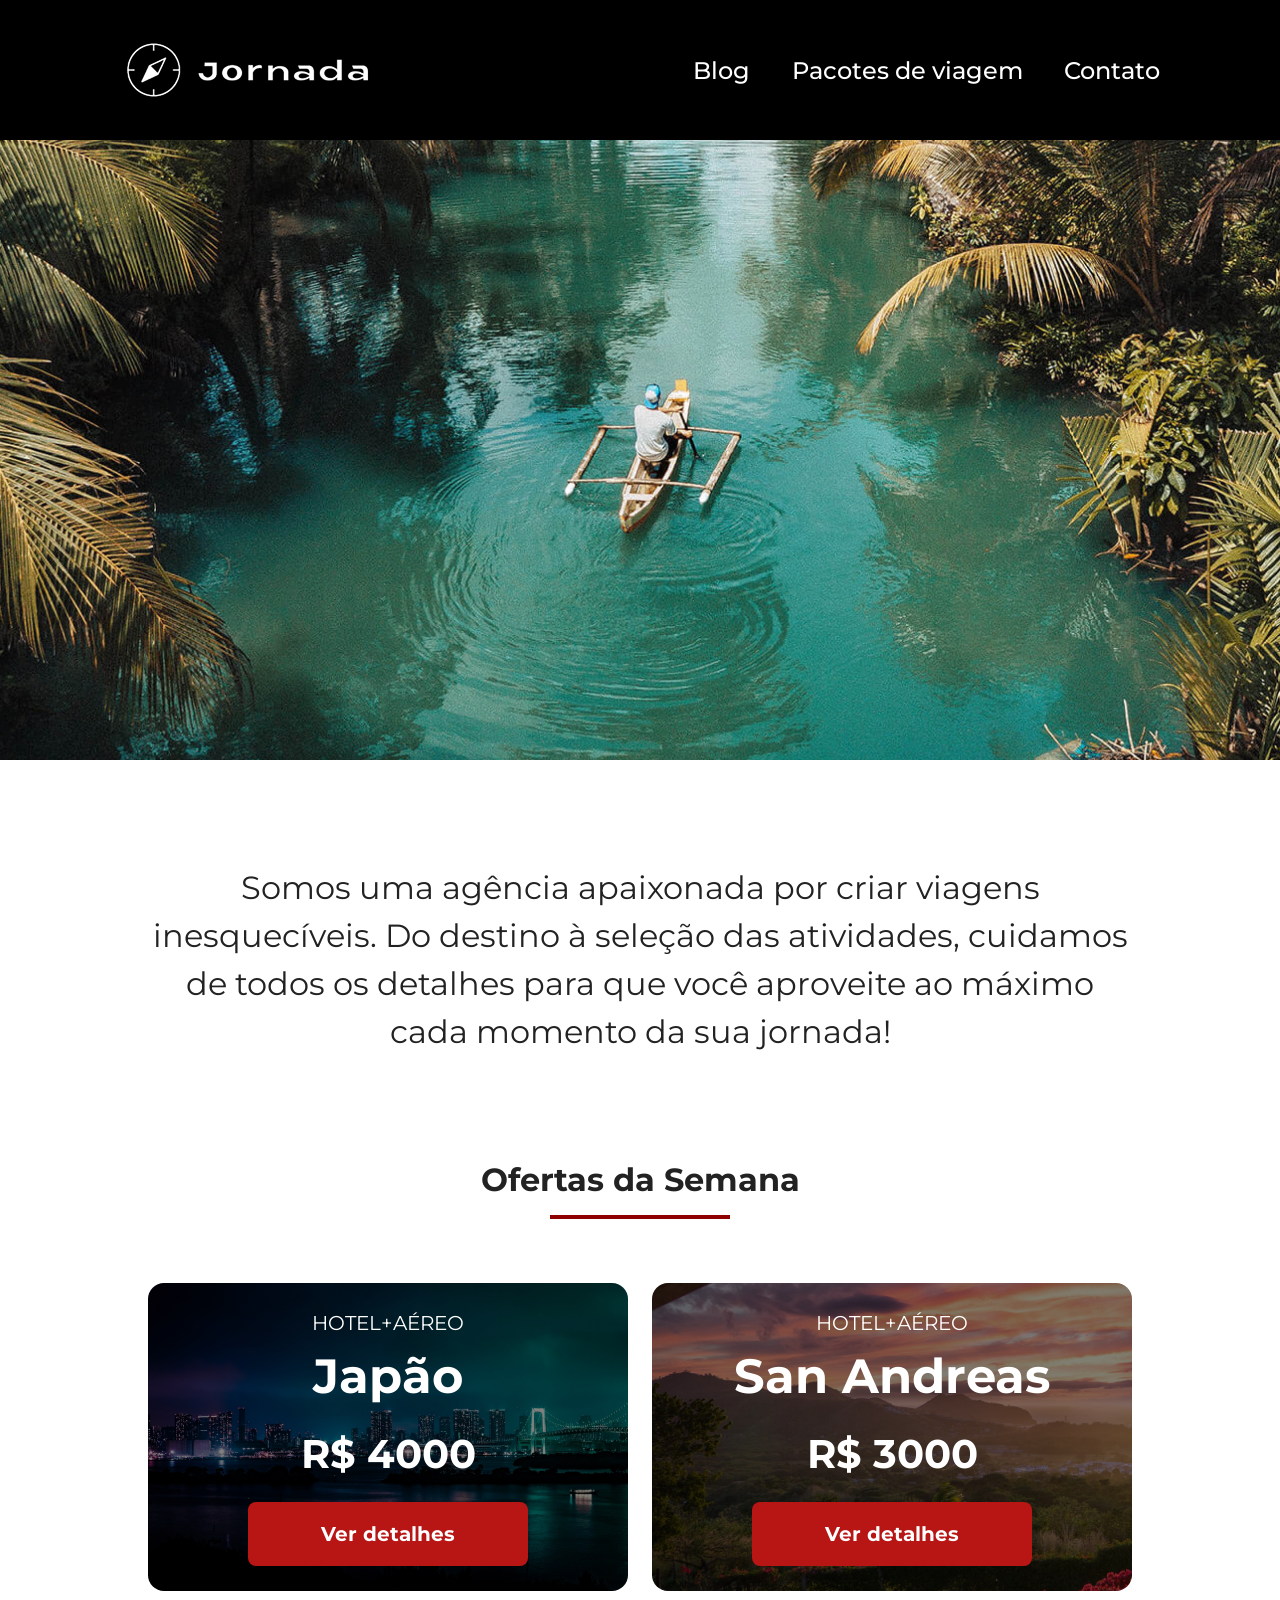
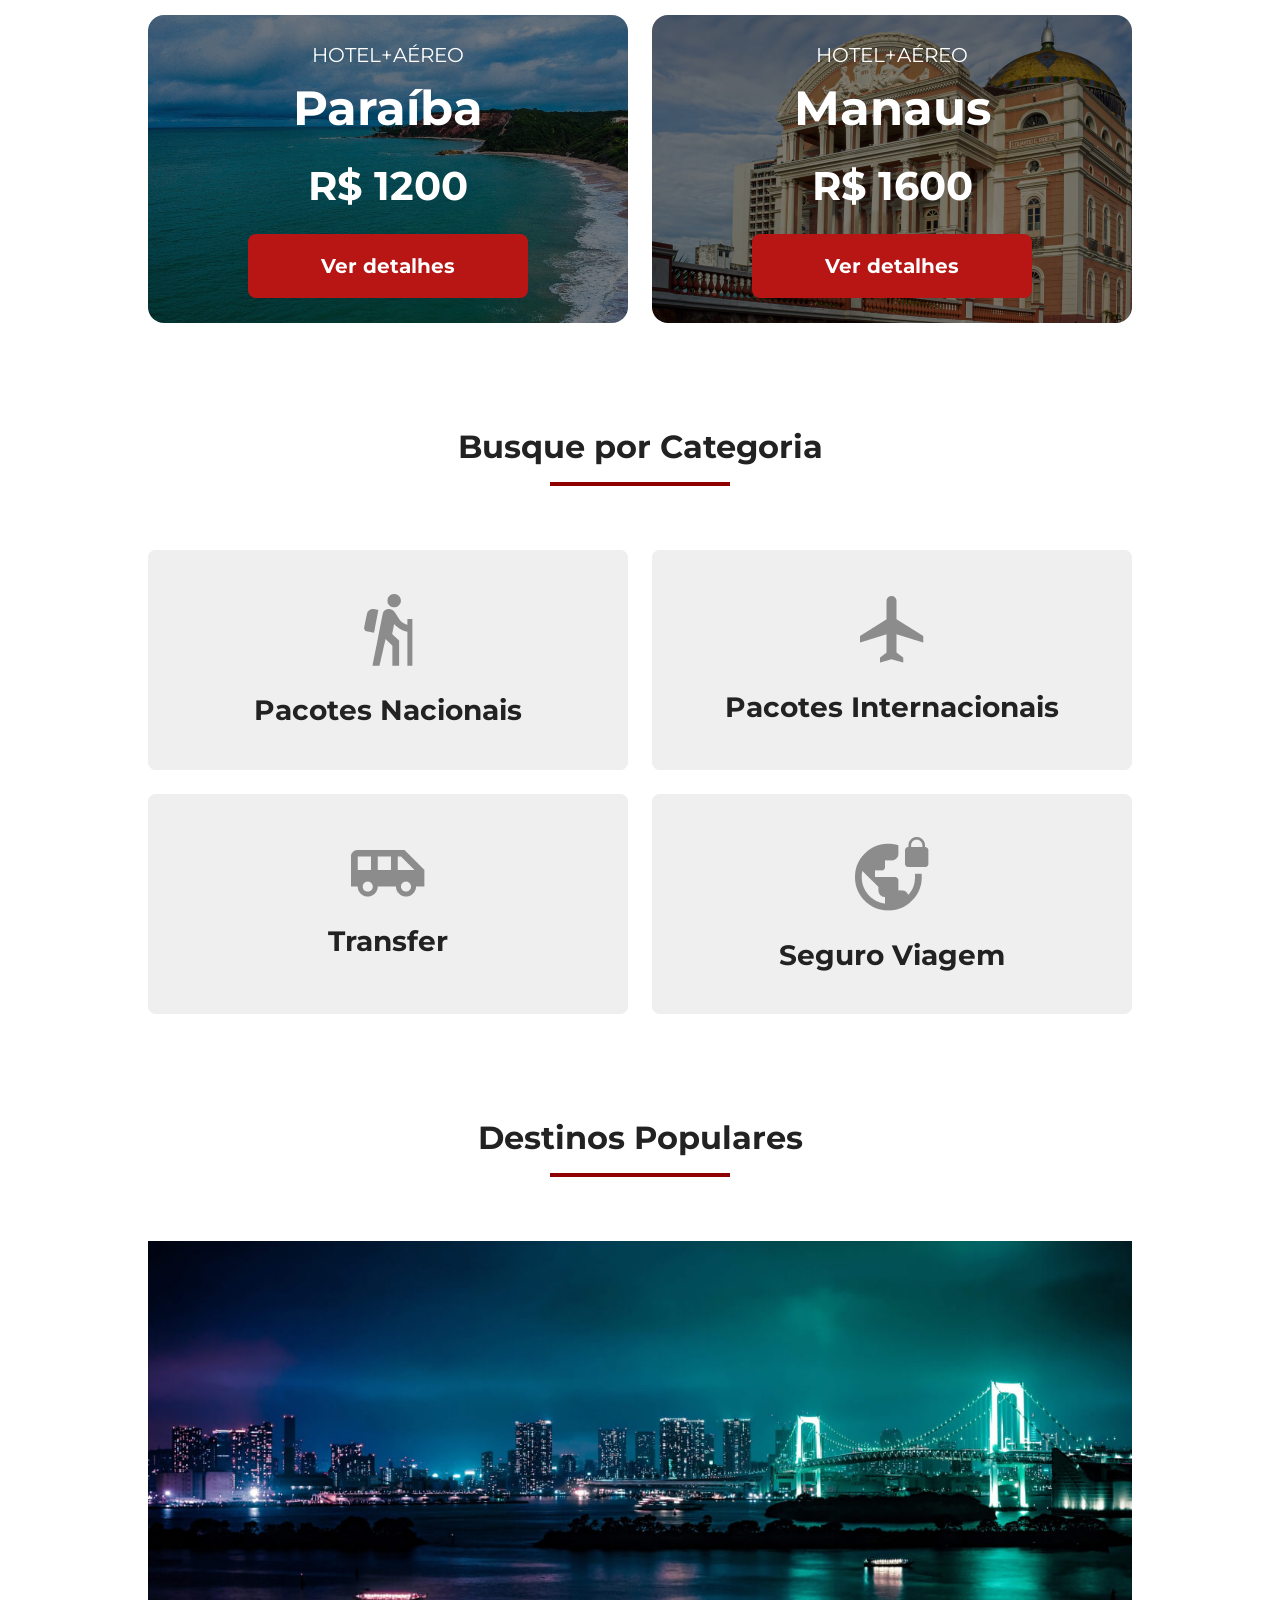
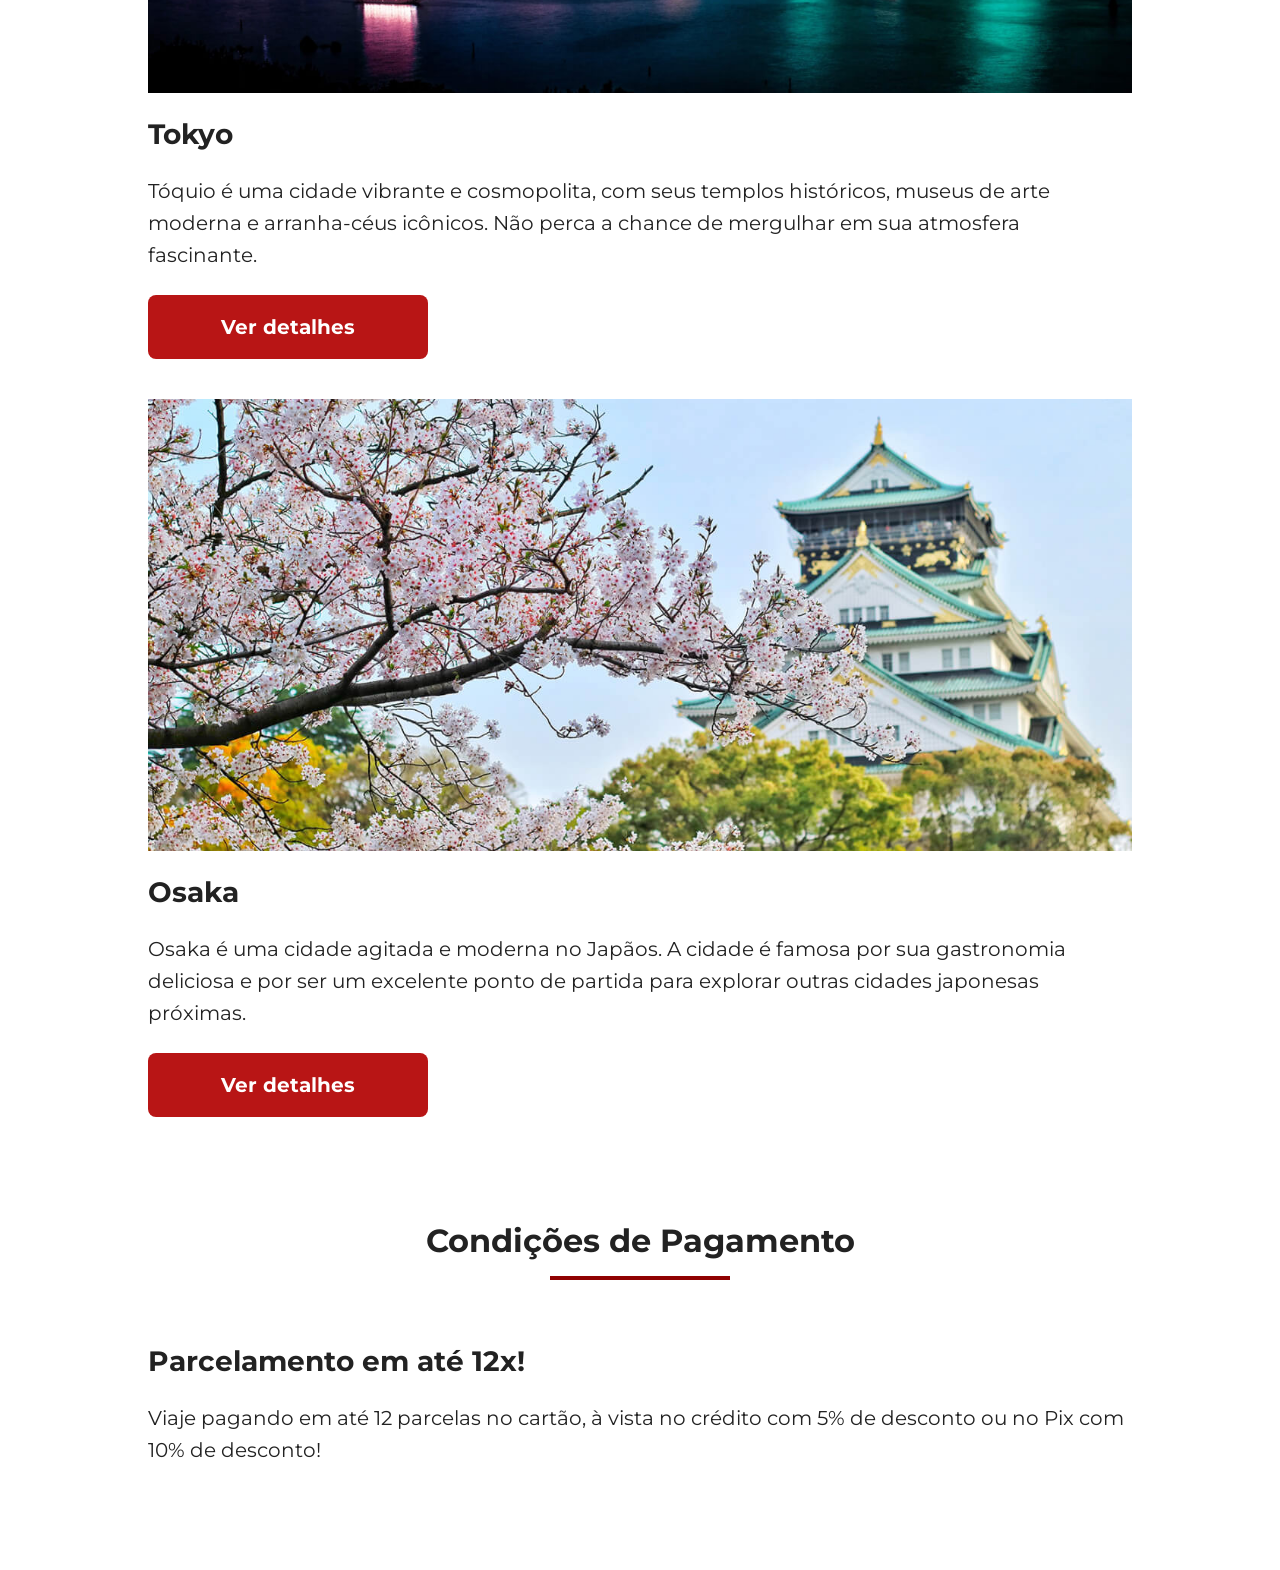
==== commit 4f224fbb: "Estiliza texto para mobile" ====
--- a/index.html
+++ b/index.html
@@ -184,7 +184,7 @@
         </div>
         <div class="payments-content">
             <div class="payments-content-text">
-                <h3>Parcelamento em até 12x!</h3>
+                <h4>Parcelamento em até 12x!</h4>
                 <p>Viaje pagando em até 12 parcelas no cartão, à vista no crédito com 5% de desconto ou no Pix com 10% de desconto!</p>
             </div>
             <div class="payments-content-imgs">
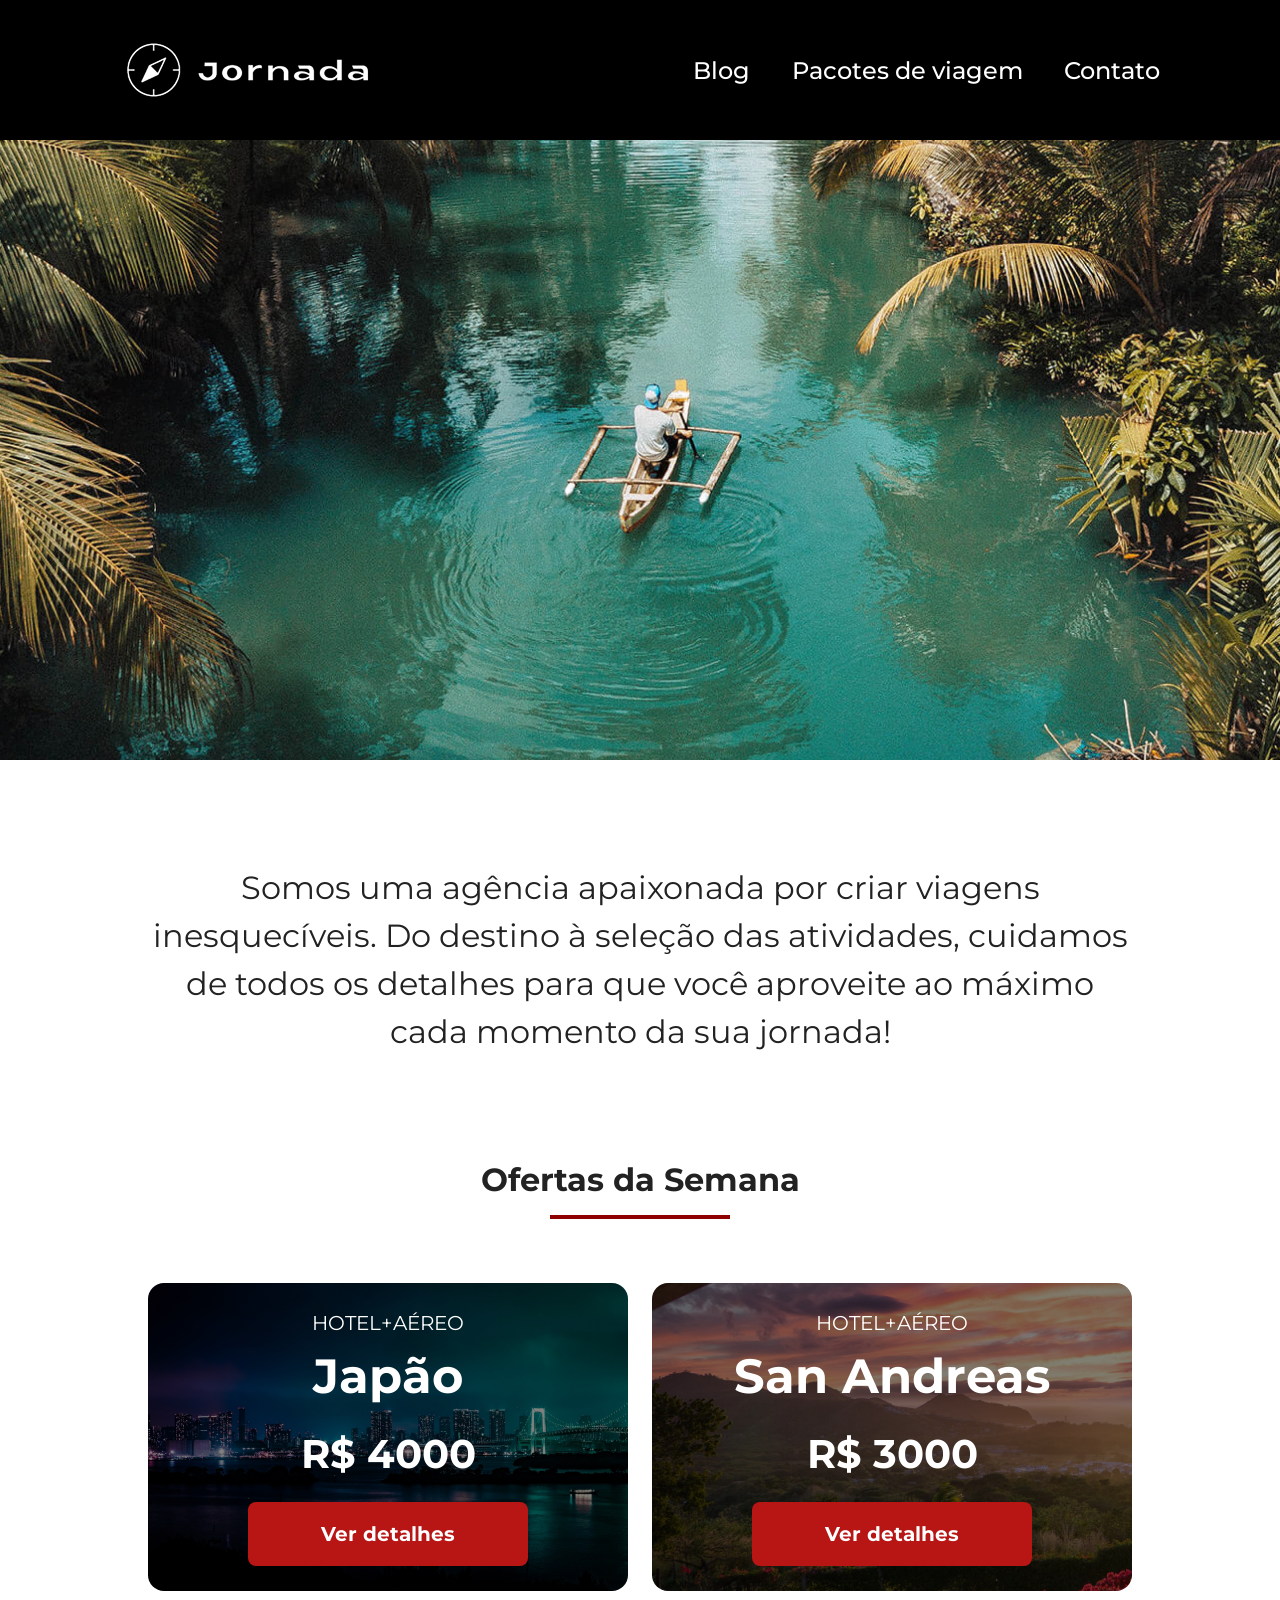
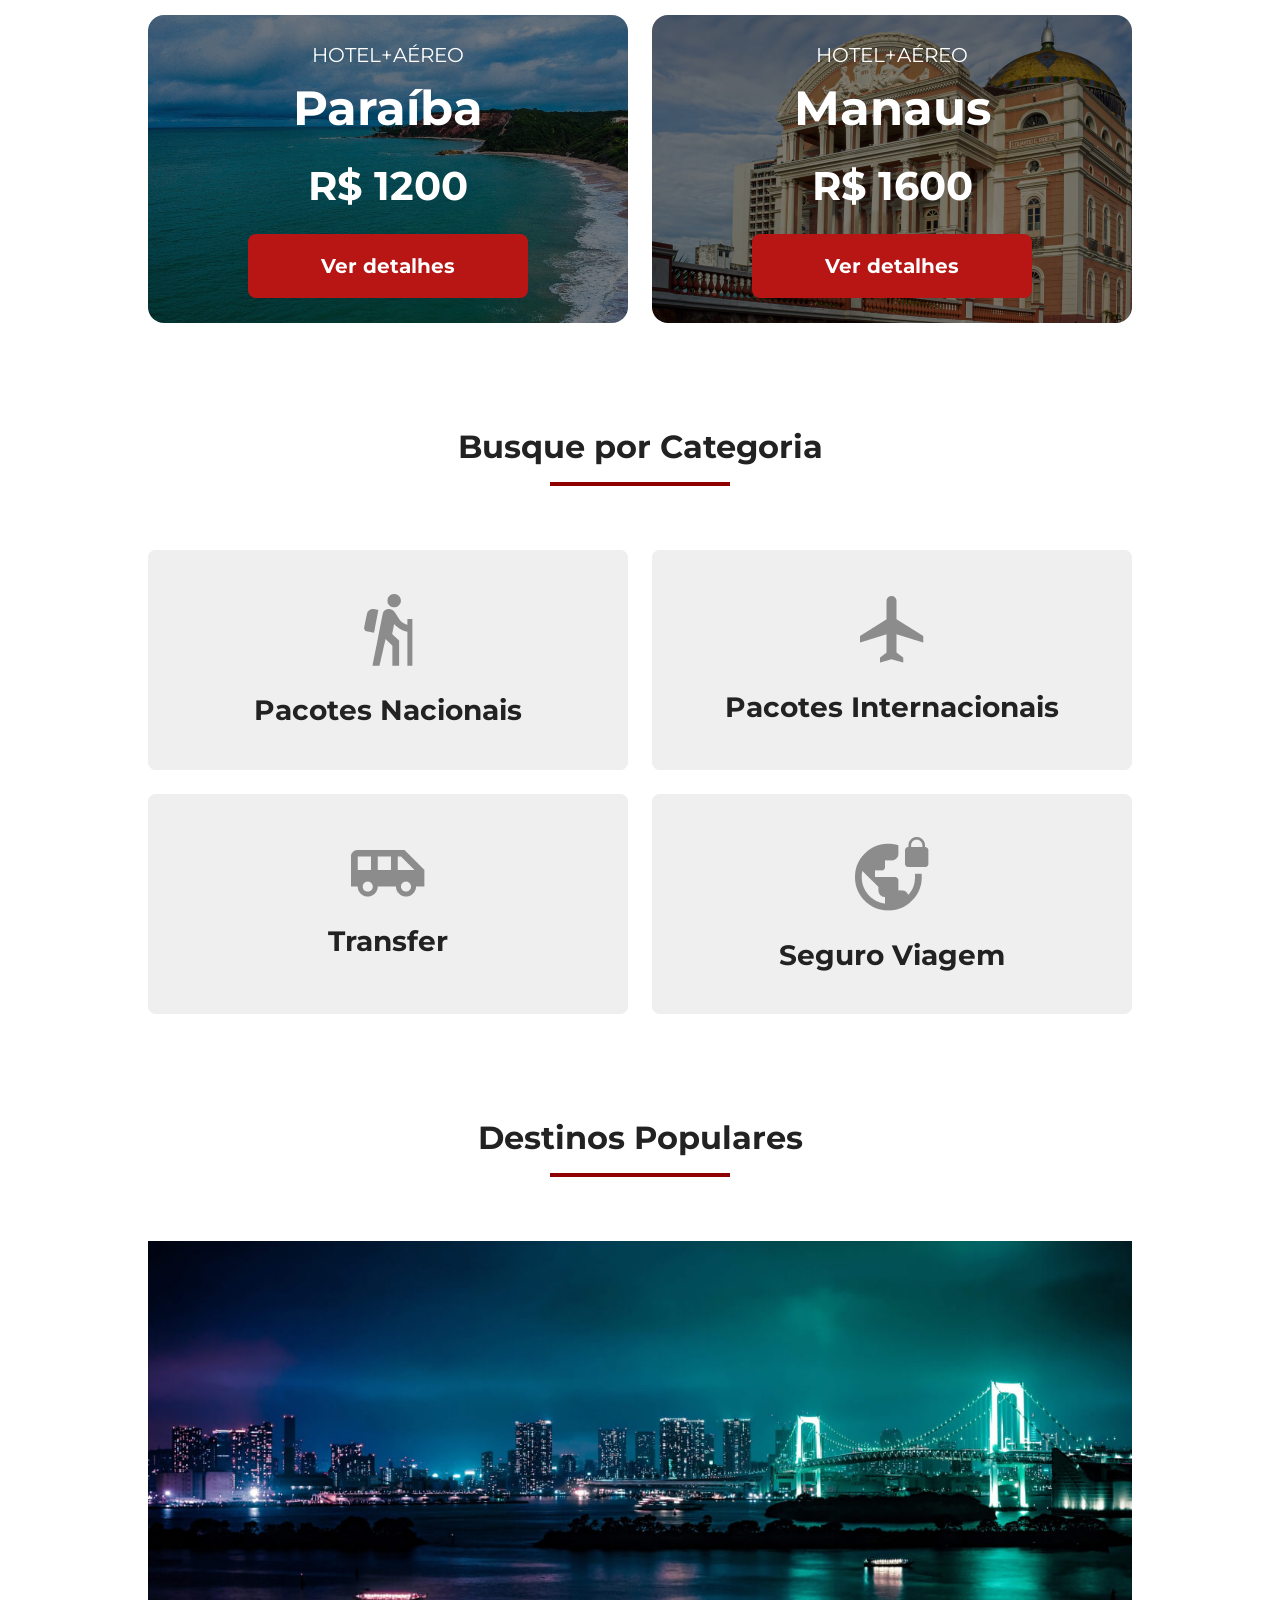
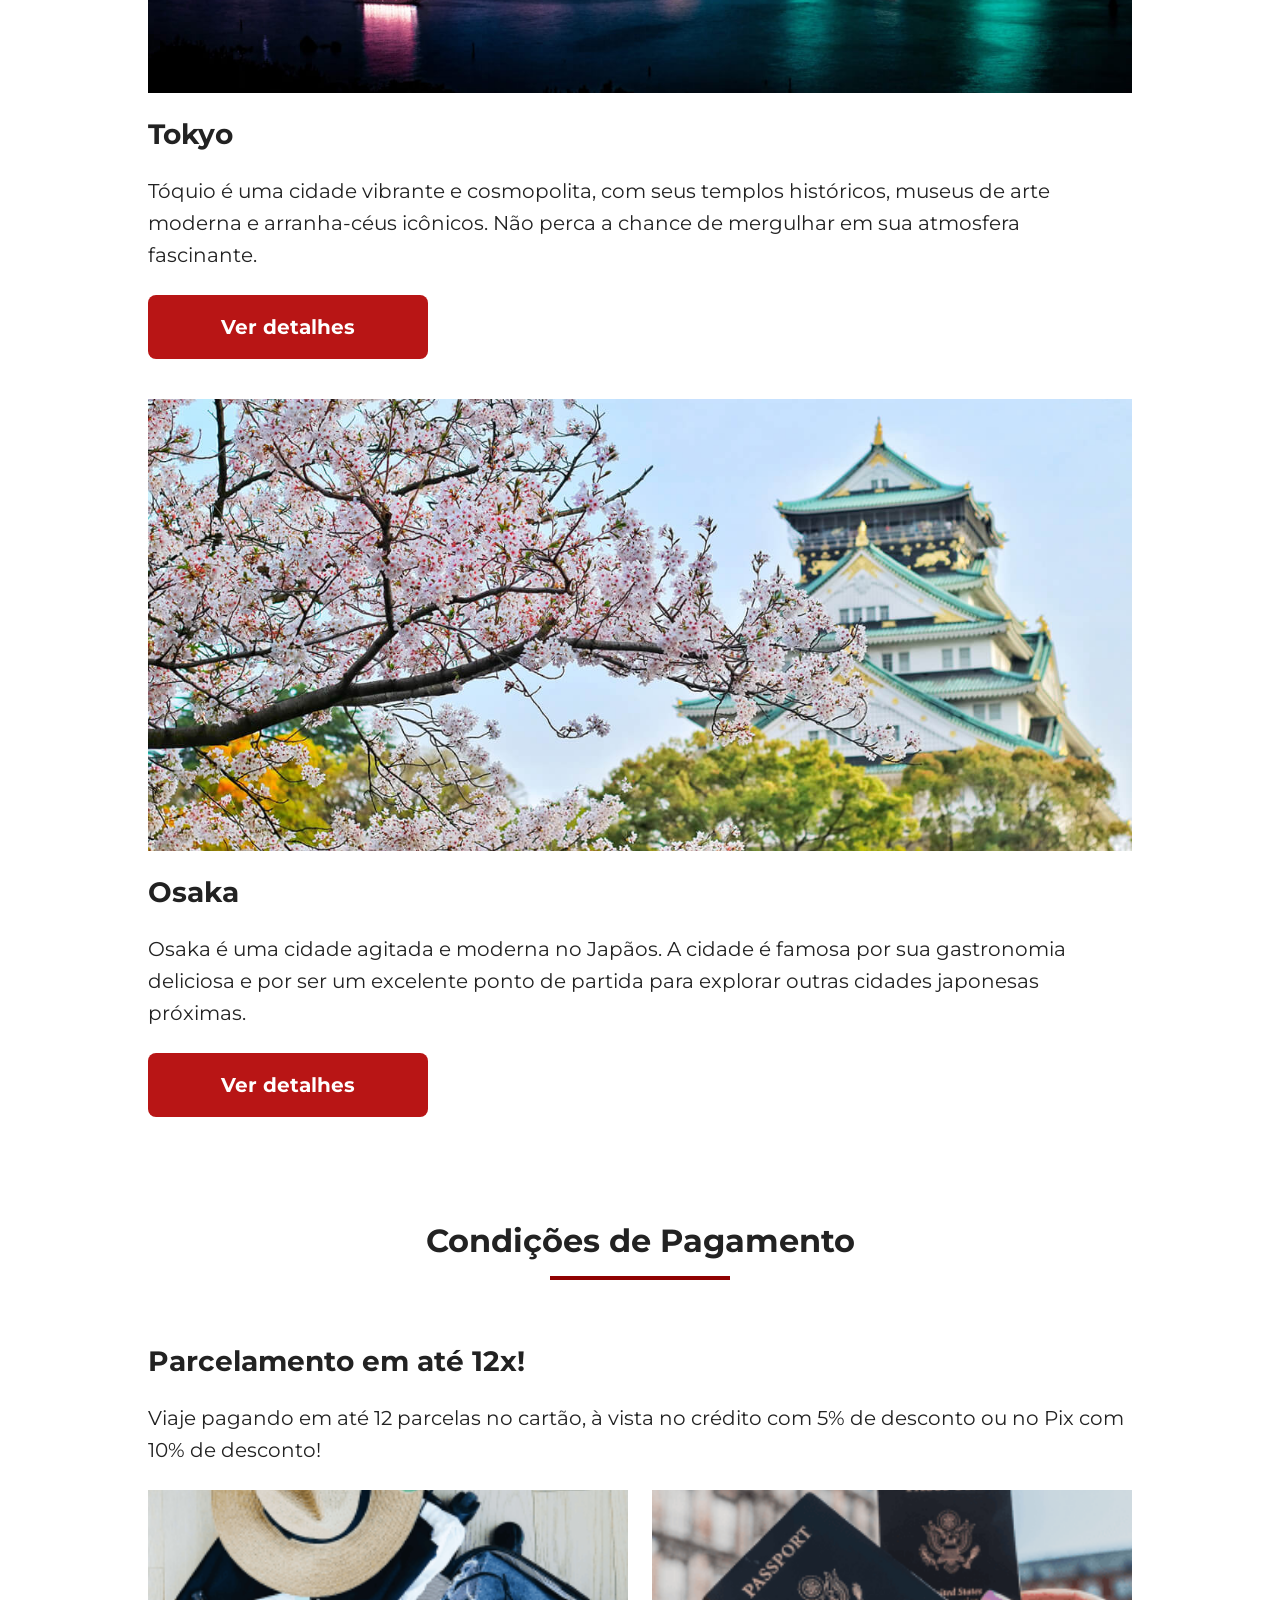
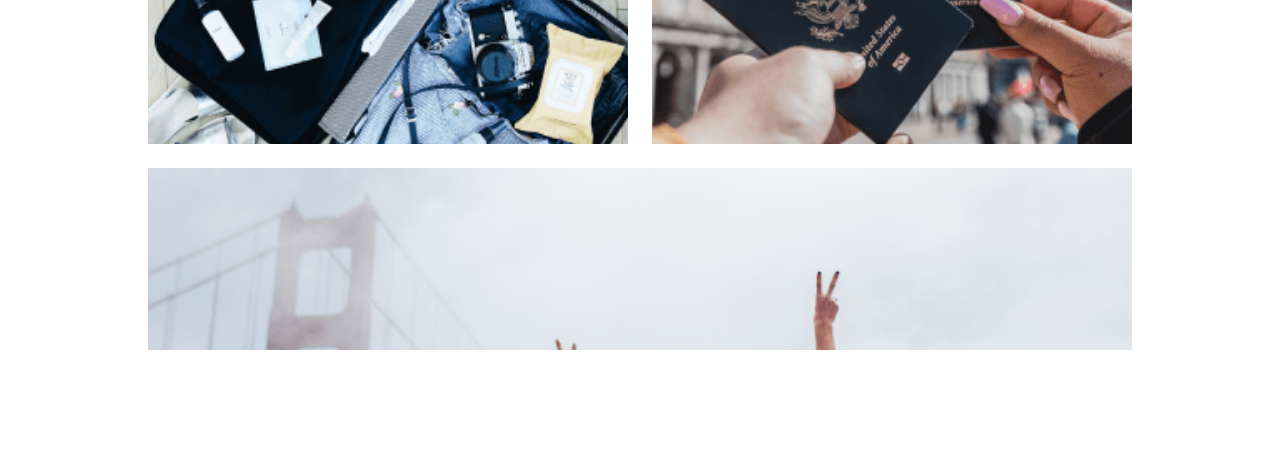
==== commit 909b9df7: "Finaliza secao no mobile" ====
--- a/index.html
+++ b/index.html
@@ -188,9 +188,9 @@
                 <p>Viaje pagando em até 12 parcelas no cartão, à vista no crédito com 5% de desconto ou no Pix com 10% de desconto!</p>
             </div>
             <div class="payments-content-imgs">
-                <div id="payments-img-suitcases"></div>
-                <div id="payments-img-passports"></div>
-                <div id="payments-img-goldenGate"></div>
+                <div class="payments-img" id="payments-img-suitcases"></div>
+                <div class="payments-img" id="payments-img-passports"></div>
+                <div class="payments-img" id="payments-img-goldenGate"></div>
             </div>
         </div>
     </section>
